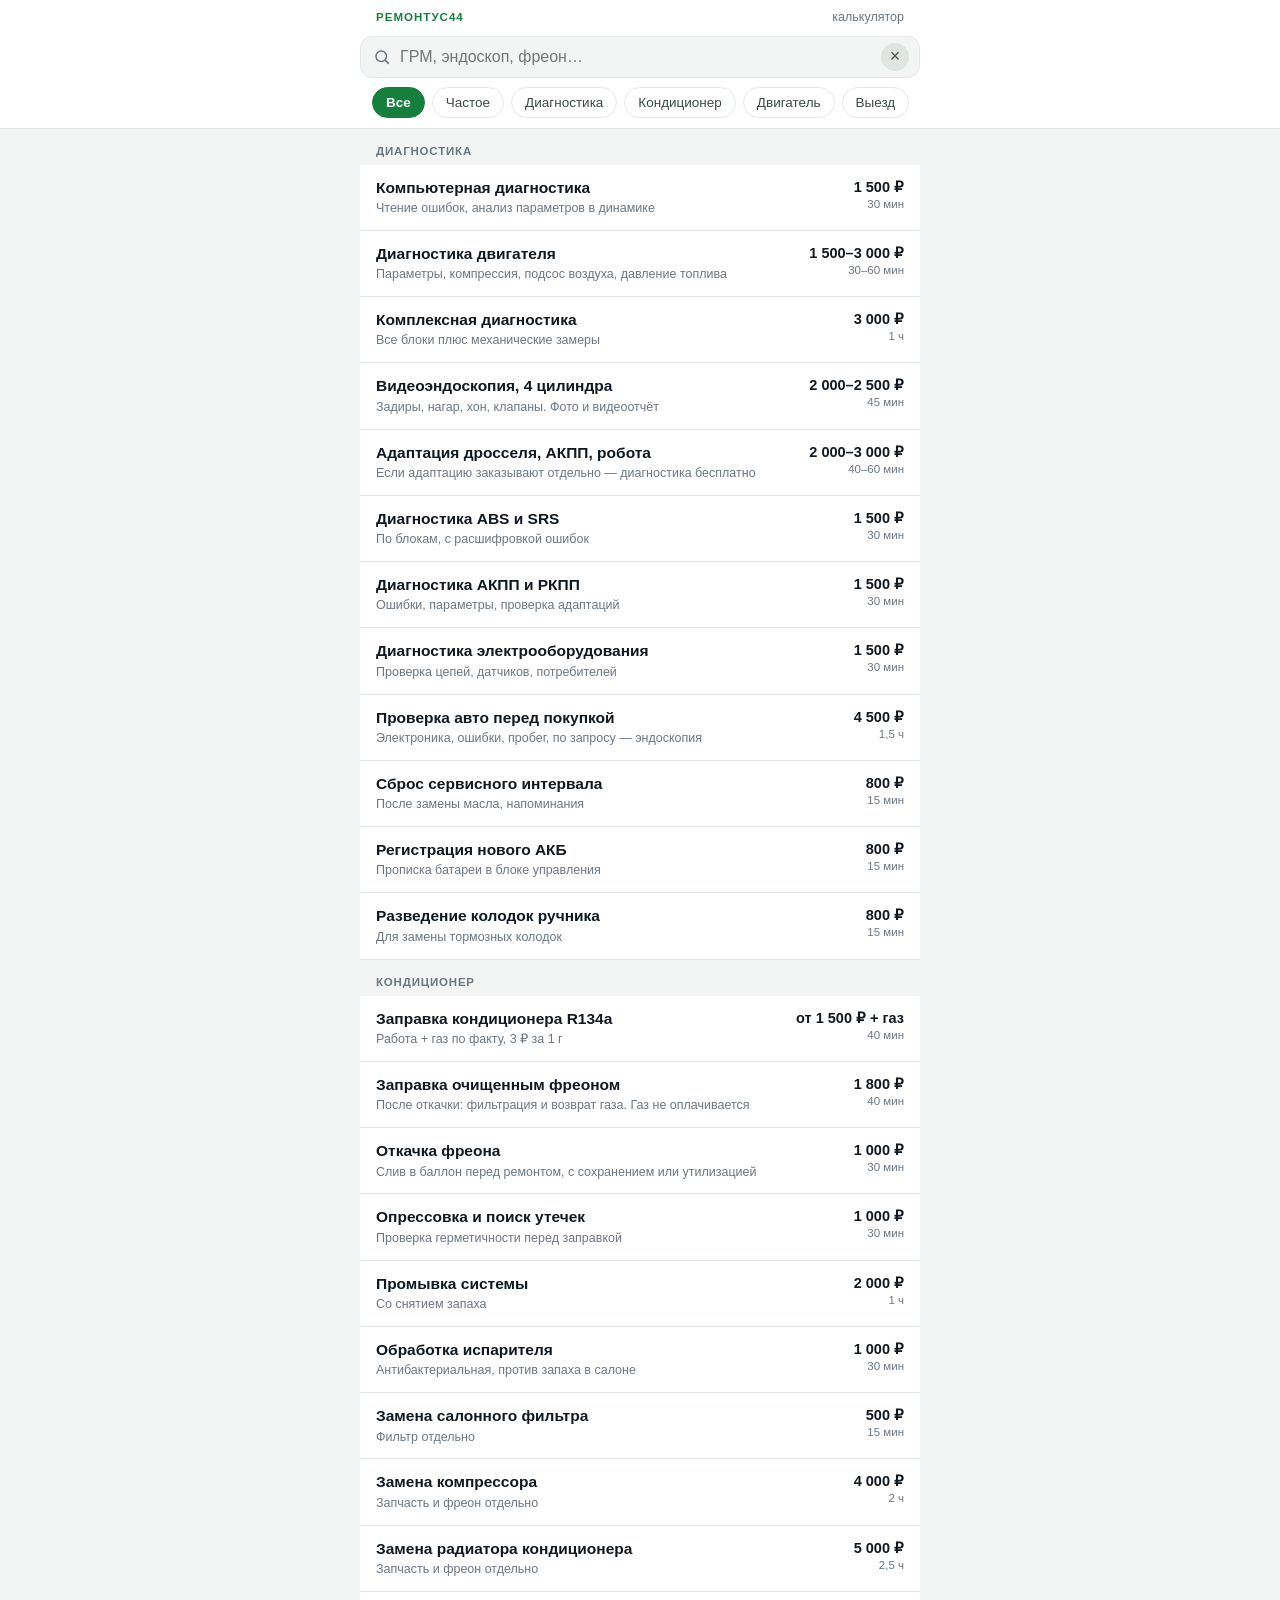
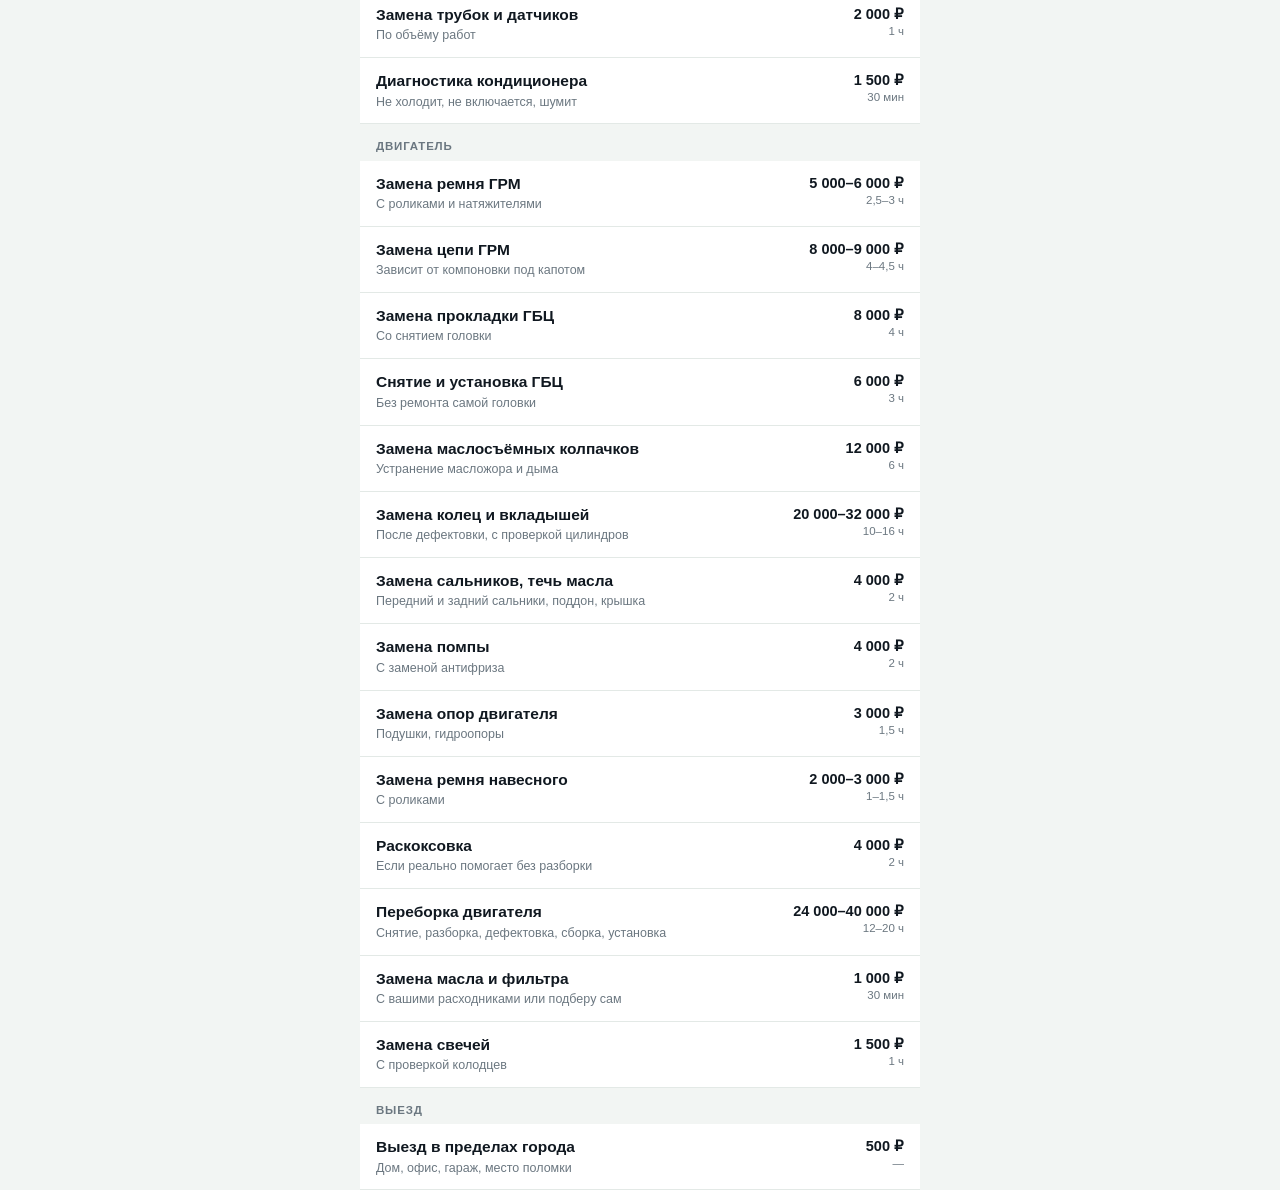
==== calc/index.html @ 67418bf9 "Add files via upload" ====
<!DOCTYPE html>
<html lang="ru">
<head>
<meta charset="utf-8">
<meta name="viewport" content="width=device-width, initial-scale=1, viewport-fit=cover">
<title>Расчёт стоимости — Ремонтус44</title>
<meta name="robots" content="noindex, nofollow">
<meta name="theme-color" content="#15803d">
<meta name="color-scheme" content="light">
<meta name="mobile-web-app-capable" content="yes">
<meta name="apple-mobile-web-app-capable" content="yes">
<meta name="apple-mobile-web-app-status-bar-style" content="default">
<meta name="apple-mobile-web-app-title" content="Расчёт">
<meta name="format-detection" content="telephone=no">
<link rel="manifest" href="manifest.json">
<link rel="icon" href="icon-192.png" sizes="192x192">
<link rel="apple-touch-icon" href="apple-touch-icon.png">
<link rel="stylesheet" href="app.css">
</head>
<body>

<header class="head">
  <div class="head__row">
    <span class="head__brand">Ремонтус44</span>
    <span class="head__title">калькулятор</span>
  </div>

  <div class="search">
    <svg class="search__icon" viewBox="0 0 24 24" aria-hidden="true"><circle cx="11" cy="11" r="7"/><path d="m16.5 16.5 4 4"/></svg>
    <input id="q" type="search" placeholder="ГРМ, эндоскоп, фреон…" enterkeyhint="search" autocomplete="off" autocorrect="off" spellcheck="false" aria-label="Поиск услуги">
    <button class="search__clear" id="clearQ" type="button" hidden aria-label="Очистить">×</button>
  </div>

  <nav class="chips" id="chips" aria-label="Категории"></nav>
</header>

<main class="list" id="list"></main>

<div class="empty" id="empty" hidden>
  <p>Ничего не нашлось.</p>
  <p class="empty__hint">Попробуйте «ГРМ», «эндоскоп», «фреон», «масло».</p>
</div>

<div class="bar" id="bar" hidden>
  <button class="bar__main" id="openSheet" type="button">
    <span class="bar__sum" id="barSum">0 ₽</span>
    <span class="bar__meta" id="barMeta">0 позиций</span>
  </button>
  <button class="iconbtn" id="quickCopy" type="button" aria-label="Скопировать смету">
    <svg viewBox="0 0 24 24" aria-hidden="true"><rect x="9" y="9" width="11" height="11" rx="2"/><path d="M5 15V6a2 2 0 0 1 2-2h9"/></svg>
  </button>
</div>

<div class="sheet" id="sheet" hidden>
  <div class="sheet__backdrop" data-close></div>
  <div class="sheet__panel" role="dialog" aria-modal="true" aria-labelledby="sheetTitle">
    <div class="sheet__handle" aria-hidden="true"></div>
    <div class="sheet__head">
      <h2 id="sheetTitle">Смета</h2>
      <button class="sheet__close" type="button" data-close aria-label="Закрыть">×</button>
    </div>

    <div class="sheet__body" id="sheetBody"></div>

    <div class="sheet__foot">
      <label class="toggle">
        <input type="checkbox" id="noteTgl" checked>
        <span>Дописать «точную сумму скажу после осмотра»</span>
      </label>
      <div class="sheet__totals">
        <div class="totals__row">
          <span class="totals__label">Итого</span>
          <span class="totals__sum" id="sheetSum">0 ₽</span>
        </div>
        <div class="totals__time" id="sheetTime">—</div>
      </div>
      <div class="sheet__actions">
        <button class="btn btn--primary" id="copyBtn" type="button">Копировать</button>
        <button class="btn btn--ghost" id="shareBtn" type="button">Поделиться</button>
        <button class="btn btn--plain" id="clearBtn" type="button">Очистить</button>
      </div>
    </div>
  </div>
</div>

<div class="toast" id="toast" role="status" aria-live="polite"></div>

<script src="app.js"></script>
</body>
</html>
---- calc/app.css ----
/* Ремонтус44 — калькулятор. Мобильный интерфейс, светлая тема, крупные цели. */

:root {
  --green: #15803d;
  --green-dark: #0f5c2c;
  --green-soft: #eaf5ee;
  --ink: #101820;
  --muted: #6b7780;
  --line: #e3e9e6;
  --bg: #f2f5f3;
  --safe-b: env(safe-area-inset-bottom, 0px);
}

* { box-sizing: border-box; }

html, body {
  margin: 0;
  padding: 0;
}

body {
  font-family: -apple-system, BlinkMacSystemFont, "Segoe UI", Roboto, "Helvetica Neue", Arial, sans-serif;
  background: var(--bg);
  color: var(--ink);
  font-size: 16px;
  line-height: 1.4;
  -webkit-font-smoothing: antialiased;
  -webkit-tap-highlight-color: transparent;
  touch-action: manipulation;
  overscroll-behavior-y: contain;
  padding-bottom: calc(88px + var(--safe-b));
}

button, input {
  font-family: inherit;
}

/* ---------- шапка ---------- */

.head {
  position: sticky;
  top: 0;
  z-index: 20;
  background: rgba(255, 255, 255, .97);
  backdrop-filter: blur(10px);
  border-bottom: 1px solid var(--line);
  padding-top: env(safe-area-inset-top, 0px);
}

.head__row {
  display: flex;
  align-items: baseline;
  justify-content: space-between;
  padding: 9px 16px 0;
}

.head__brand {
  font-size: 11.5px;
  font-weight: 700;
  letter-spacing: .09em;
  text-transform: uppercase;
  color: var(--green);
}

.head__title {
  font-size: 12.5px;
  color: var(--muted);
}

.search {
  display: flex;
  align-items: center;
  gap: 9px;
  margin: 9px 12px 0;
  padding: 0 10px 0 12px;
  background: var(--bg);
  border: 1px solid var(--line);
  border-radius: 12px;
  transition: border-color .15s, background .15s, box-shadow .15s;
}

.search:focus-within {
  border-color: var(--green);
  background: #fff;
  box-shadow: 0 0 0 3px rgba(21, 128, 61, .12);
}

.search__icon {
  flex: 0 0 18px;
  width: 18px;
  height: 18px;
  fill: none;
  stroke: var(--muted);
  stroke-width: 2;
  stroke-linecap: round;
}

.search input {
  flex: 1;
  min-width: 0;
  border: 0;
  background: none;
  padding: 11px 0;
  font-size: 16px;
  color: var(--ink);
  outline: none;
  -webkit-appearance: none;
}

.search input::-webkit-search-cancel-button { display: none; }

.search__clear {
  flex: 0 0 auto;
  width: 28px;
  height: 28px;
  border: 0;
  border-radius: 50%;
  background: #dfe6e2;
  color: #48564f;
  font-size: 18px;
  line-height: 1;
  display: flex;
  align-items: center;
  justify-content: center;
  padding: 0 0 2px;
}

.chips {
  display: flex;
  gap: 7px;
  overflow-x: auto;
  padding: 9px 12px 10px;
  scrollbar-width: none;
}

.chips::-webkit-scrollbar { display: none; }

.chip {
  flex: 0 0 auto;
  padding: 7px 13px;
  border: 1px solid var(--line);
  border-radius: 999px;
  background: #fff;
  color: #3c4a44;
  font-size: 13.5px;
  white-space: nowrap;
}

.chip--on {
  background: var(--green);
  border-color: var(--green);
  color: #fff;
  font-weight: 600;
}

/* ---------- список ---------- */

.list { background: #fff; }

.group {
  margin: 0;
  padding: 14px 16px 6px;
  font-size: 11.5px;
  font-weight: 700;
  letter-spacing: .07em;
  text-transform: uppercase;
  color: var(--muted);
  background: var(--bg);
}

.svc {
  display: flex;
  align-items: flex-start;
  gap: 12px;
  width: 100%;
  padding: 13px 16px;
  background: #fff;
  border: 0;
  border-bottom: 1px solid var(--line);
  color: inherit;
  text-align: left;
  cursor: pointer;
  transition: background .12s;
}

.svc:active { background: #e8f3ec; }

.svc--on {
  background: var(--green-soft);
  box-shadow: inset 3px 0 0 var(--green);
}

.svc__text {
  flex: 1;
  min-width: 0;
  display: flex;
  flex-direction: column;
  gap: 3px;
}

.svc__name {
  font-size: 15.5px;
  font-weight: 600;
  line-height: 1.25;
}

.svc__note {
  font-size: 12.5px;
  color: var(--muted);
  line-height: 1.35;
}

.svc__side {
  flex: 0 0 auto;
  display: flex;
  flex-direction: column;
  align-items: flex-end;
  gap: 3px;
  text-align: right;
  padding-top: 1px;
}

.svc__price {
  font-size: 14.5px;
  font-weight: 700;
  white-space: nowrap;
  font-variant-numeric: tabular-nums;
}

.svc__time {
  font-size: 11.5px;
  color: var(--muted);
  white-space: nowrap;
}

.empty {
  padding: 48px 24px;
  text-align: center;
  color: var(--muted);
}

.empty p { margin: 0 0 6px; }

.empty__hint { font-size: 13.5px; }

/* ---------- нижняя панель ---------- */

.bar {
  position: fixed;
  left: 0;
  right: 0;
  bottom: 0;
  z-index: 30;
  display: flex;
  gap: 8px;
  padding: 10px 12px calc(10px + var(--safe-b));
  background: #fff;
  border-top: 1px solid var(--line);
  box-shadow: 0 -10px 30px rgba(9, 20, 14, .07);
}

.bar[hidden] { display: none; }

.bar__main {
  flex: 1;
  min-width: 0;
  display: flex;
  flex-direction: column;
  align-items: flex-start;
  gap: 1px;
  padding: 9px 16px 10px;
  border: 0;
  border-radius: 14px;
  background: var(--green);
  color: #fff;
  text-align: left;
}

.bar__main:active { background: var(--green-dark); }

.bar__sum {
  font-size: 19px;
  font-weight: 700;
  line-height: 1.15;
  font-variant-numeric: tabular-nums;
  max-width: 100%;
  overflow: hidden;
  text-overflow: ellipsis;
  white-space: nowrap;
}

.bar__meta {
  font-size: 11.5px;
  opacity: .85;
}

.iconbtn {
  flex: 0 0 56px;
  width: 56px;
  border: 1px solid var(--line);
  border-radius: 14px;
  background: #fff;
  color: var(--green);
  display: flex;
  align-items: center;
  justify-content: center;
}

.iconbtn:active { background: var(--green-soft); }

.iconbtn svg {
  width: 22px;
  height: 22px;
  fill: none;
  stroke: currentColor;
  stroke-width: 2;
  stroke-linecap: round;
  stroke-linejoin: round;
}

/* ---------- шторка со сметой ---------- */

.sheet {
  position: fixed;
  inset: 0;
  z-index: 50;
  display: flex;
  align-items: flex-end;
  justify-content: center;
}

.sheet[hidden] { display: none; }

.sheet__backdrop {
  position: absolute;
  inset: 0;
  background: rgba(8, 15, 11, .45);
  opacity: 0;
  transition: opacity .2s;
}

.sheet.is-open .sheet__backdrop { opacity: 1; }

.sheet__panel {
  position: relative;
  width: 100%;
  max-width: 520px;
  max-height: 92vh;
  max-height: 92dvh;
  display: flex;
  flex-direction: column;
  background: #fff;
  border-radius: 20px 20px 0 0;
  transform: translateY(102%);
  transition: transform .24s cubic-bezier(.32, .72, 0, 1);
  padding-bottom: var(--safe-b);
}

.sheet.is-open .sheet__panel { transform: translateY(0); }

.sheet__handle {
  width: 38px;
  height: 4px;
  margin: 8px auto 0;
  border-radius: 2px;
  background: #d7dfda;
}

.sheet__head {
  display: flex;
  align-items: center;
  justify-content: space-between;
  padding: 6px 16px 10px;
}

.sheet__head h2 {
  margin: 0;
  font-size: 18px;
}

.sheet__close {
  width: 36px;
  height: 36px;
  border: 0;
  border-radius: 50%;
  background: var(--bg);
  color: #4c5a53;
  font-size: 21px;
  line-height: 1;
  display: flex;
  align-items: center;
  justify-content: center;
  padding: 0 0 2px;
}

.sheet__body {
  flex: 1;
  overflow-y: auto;
  -webkit-overflow-scrolling: touch;
  border-top: 1px solid var(--line);
}

/* строки сметы */

.item {
  display: flex;
  align-items: center;
  gap: 10px;
  padding: 11px 16px;
  border-bottom: 1px solid var(--line);
}

.item__text { flex: 1; min-width: 0; }

.item__name {
  font-size: 14.5px;
  font-weight: 600;
  line-height: 1.25;
}

.item__sum {
  margin-top: 2px;
  font-size: 12.5px;
  color: var(--muted);
  font-variant-numeric: tabular-nums;
}

.step {
  display: flex;
  align-items: center;
  border: 1px solid var(--line);
  border-radius: 10px;
  overflow: hidden;
  background: #fff;
}

.step button {
  width: 36px;
  height: 34px;
  border: 0;
  background: none;
  color: var(--green);
  font-size: 17px;
  line-height: 1;
  display: flex;
  align-items: center;
  justify-content: center;
}

.step button:active { background: var(--green-soft); }

.step span {
  min-width: 24px;
  text-align: center;
  font-size: 13.5px;
  font-weight: 600;
  font-variant-numeric: tabular-nums;
}

.item__del {
  flex: 0 0 auto;
  width: 34px;
  height: 34px;
  border: 0;
  background: none;
  color: #a2aea8;
  font-size: 20px;
  line-height: 1;
  display: flex;
  align-items: center;
  justify-content: center;
  padding: 0 0 2px;
}

.grams {
  display: flex;
  align-items: center;
  gap: 0;
  margin-top: 8px;
  border: 1px solid var(--line);
  border-radius: 10px;
  overflow: hidden;
  width: max-content;
}

.grams button {
  height: 32px;
  padding: 0 10px;
  border: 0;
  background: #fff;
  color: var(--green);
  font-size: 12.5px;
  font-weight: 600;
}

.grams button:active { background: var(--green-soft); }

.grams b {
  padding: 0 8px;
  font-size: 13px;
  font-variant-numeric: tabular-nums;
}

/* своя строка */

.addown {
  display: block;
  width: calc(100% - 32px);
  margin: 12px 16px;
  padding: 11px;
  border: 1px dashed #c3d2ca;
  border-radius: 12px;
  background: #fbfdfc;
  color: var(--green);
  font-size: 14px;
  font-weight: 600;
}

.addown:active { background: var(--green-soft); }

.ownform {
  display: grid;
  grid-template-columns: 1fr 100px;
  gap: 8px;
  padding: 0 16px 14px;
}

.ownform[hidden] { display: none; }

.ownform input {
  min-width: 0;
  padding: 10px 12px;
  border: 1px solid var(--line);
  border-radius: 10px;
  font-size: 15px;
  background: #fff;
  outline: none;
}

.ownform input:focus {
  border-color: var(--green);
  box-shadow: 0 0 0 3px rgba(21, 128, 61, .12);
}

.ownform button {
  grid-column: 1 / -1;
  padding: 11px;
  border: 0;
  border-radius: 10px;
  background: var(--green);
  color: #fff;
  font-size: 14.5px;
  font-weight: 600;
}

/* итоги и кнопки */

.sheet__foot {
  border-top: 1px solid var(--line);
  background: #fff;
  border-radius: 0 0 0 0;
}

.toggle {
  display: flex;
  align-items: flex-start;
  gap: 9px;
  padding: 11px 16px 0;
  font-size: 12.5px;
  line-height: 1.35;
  color: var(--muted);
}

.toggle input {
  width: 18px;
  height: 18px;
  margin: 0;
  accent-color: var(--green);
  flex: 0 0 auto;
}

.sheet__totals {
  padding: 8px 16px 4px;
}

.totals__row {
  display: flex;
  align-items: baseline;
  justify-content: space-between;
  gap: 12px;
}

.totals__label {
  font-size: 12px;
  text-transform: uppercase;
  letter-spacing: .06em;
  color: var(--muted);
  font-weight: 700;
}

.totals__time {
  margin-top: 3px;
  font-size: 12.5px;
  color: var(--muted);
}

.totals__sum {
  font-size: clamp(21px, 6.4vw, 27px);
  font-weight: 700;
  line-height: 1.1;
  font-variant-numeric: tabular-nums;
  text-align: right;
  white-space: nowrap;
}

.sheet__actions {
  display: grid;
  grid-template-columns: 1fr 1fr;
  gap: 8px;
  padding: 10px 16px 14px;
}

.btn {
  padding: 12px;
  border-radius: 12px;
  border: 1px solid transparent;
  font-size: 14.5px;
  font-weight: 600;
  text-align: center;
}

.btn--primary {
  grid-column: 1 / -1;
  background: var(--green);
  color: #fff;
  border-color: var(--green);
}

.btn--primary:active { background: var(--green-dark); }

.btn--ghost {
  background: #fff;
  border-color: var(--line);
  color: var(--ink);
}

.btn--ghost:active { background: var(--bg); }

.btn--plain {
  background: #fff;
  border-color: var(--line);
  color: #b23b3b;
}

.btn--plain:active { background: #fdf1f1; }

/* ---------- тост ---------- */

.toast {
  position: fixed;
  left: 50%;
  bottom: calc(100px + var(--safe-b));
  z-index: 60;
  transform: translateX(-50%) translateY(10px);
  max-width: calc(100vw - 40px);
  padding: 10px 16px;
  border-radius: 999px;
  background: #101820;
  color: #fff;
  font-size: 13.5px;
  text-align: center;
  opacity: 0;
  pointer-events: none;
  transition: opacity .18s, transform .18s;
}

.toast.is-on {
  opacity: 1;
  transform: translateX(-50%) translateY(0);
}

/* ---------- планшет ---------- */

@media (min-width: 560px) {
  body { padding-bottom: 0; }

  .head__row,
  .search,
  .chips,
  .list,
  .empty { max-width: 560px; margin-left: auto; margin-right: auto; }

  .head { border-radius: 0; }

  .bar {
    max-width: 560px;
    margin: 0 auto;
    border: 1px solid var(--line);
    border-bottom: 0;
    border-radius: 18px 18px 0 0;
    padding-bottom: 12px;
  }

  .sheet__panel { border-radius: 20px 20px 0 0; }
}

@media (prefers-reduced-motion: reduce) {
  .sheet__panel,
  .sheet__backdrop,
  .toast { transition: none; }
}
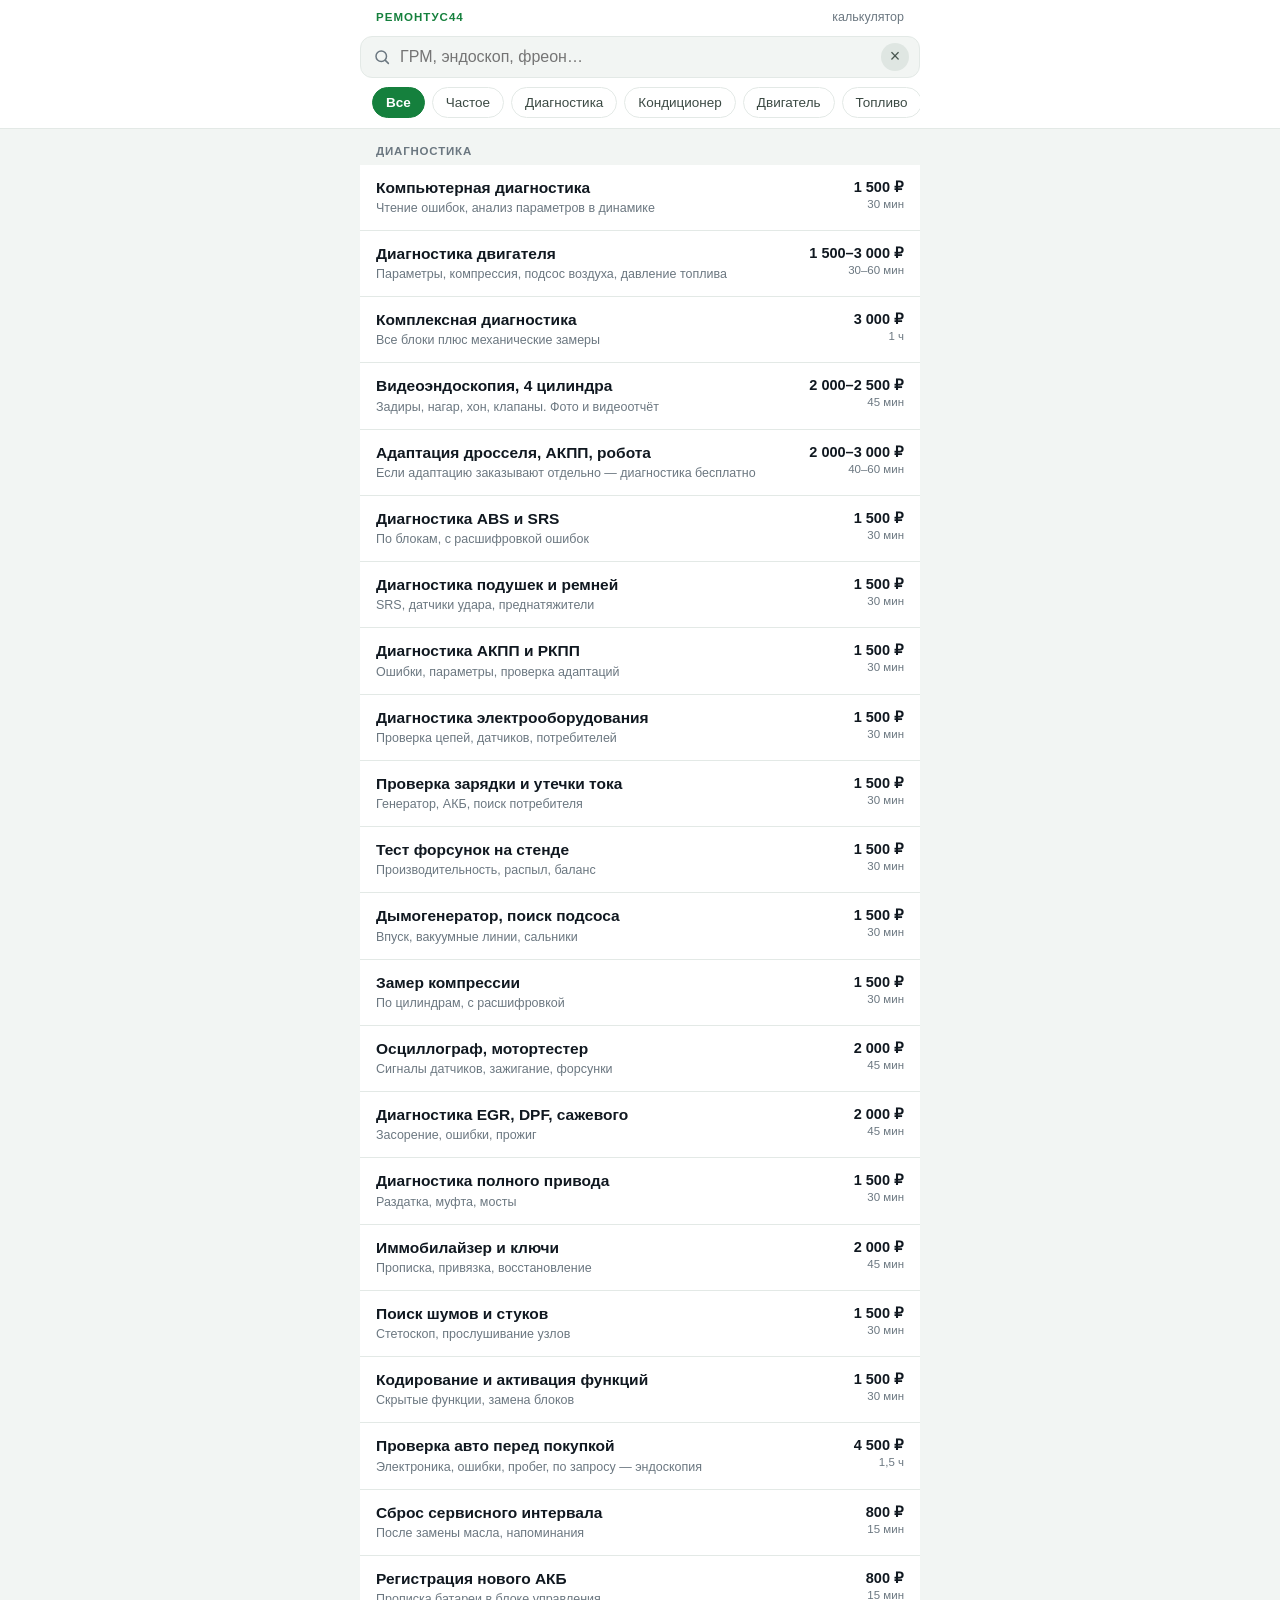
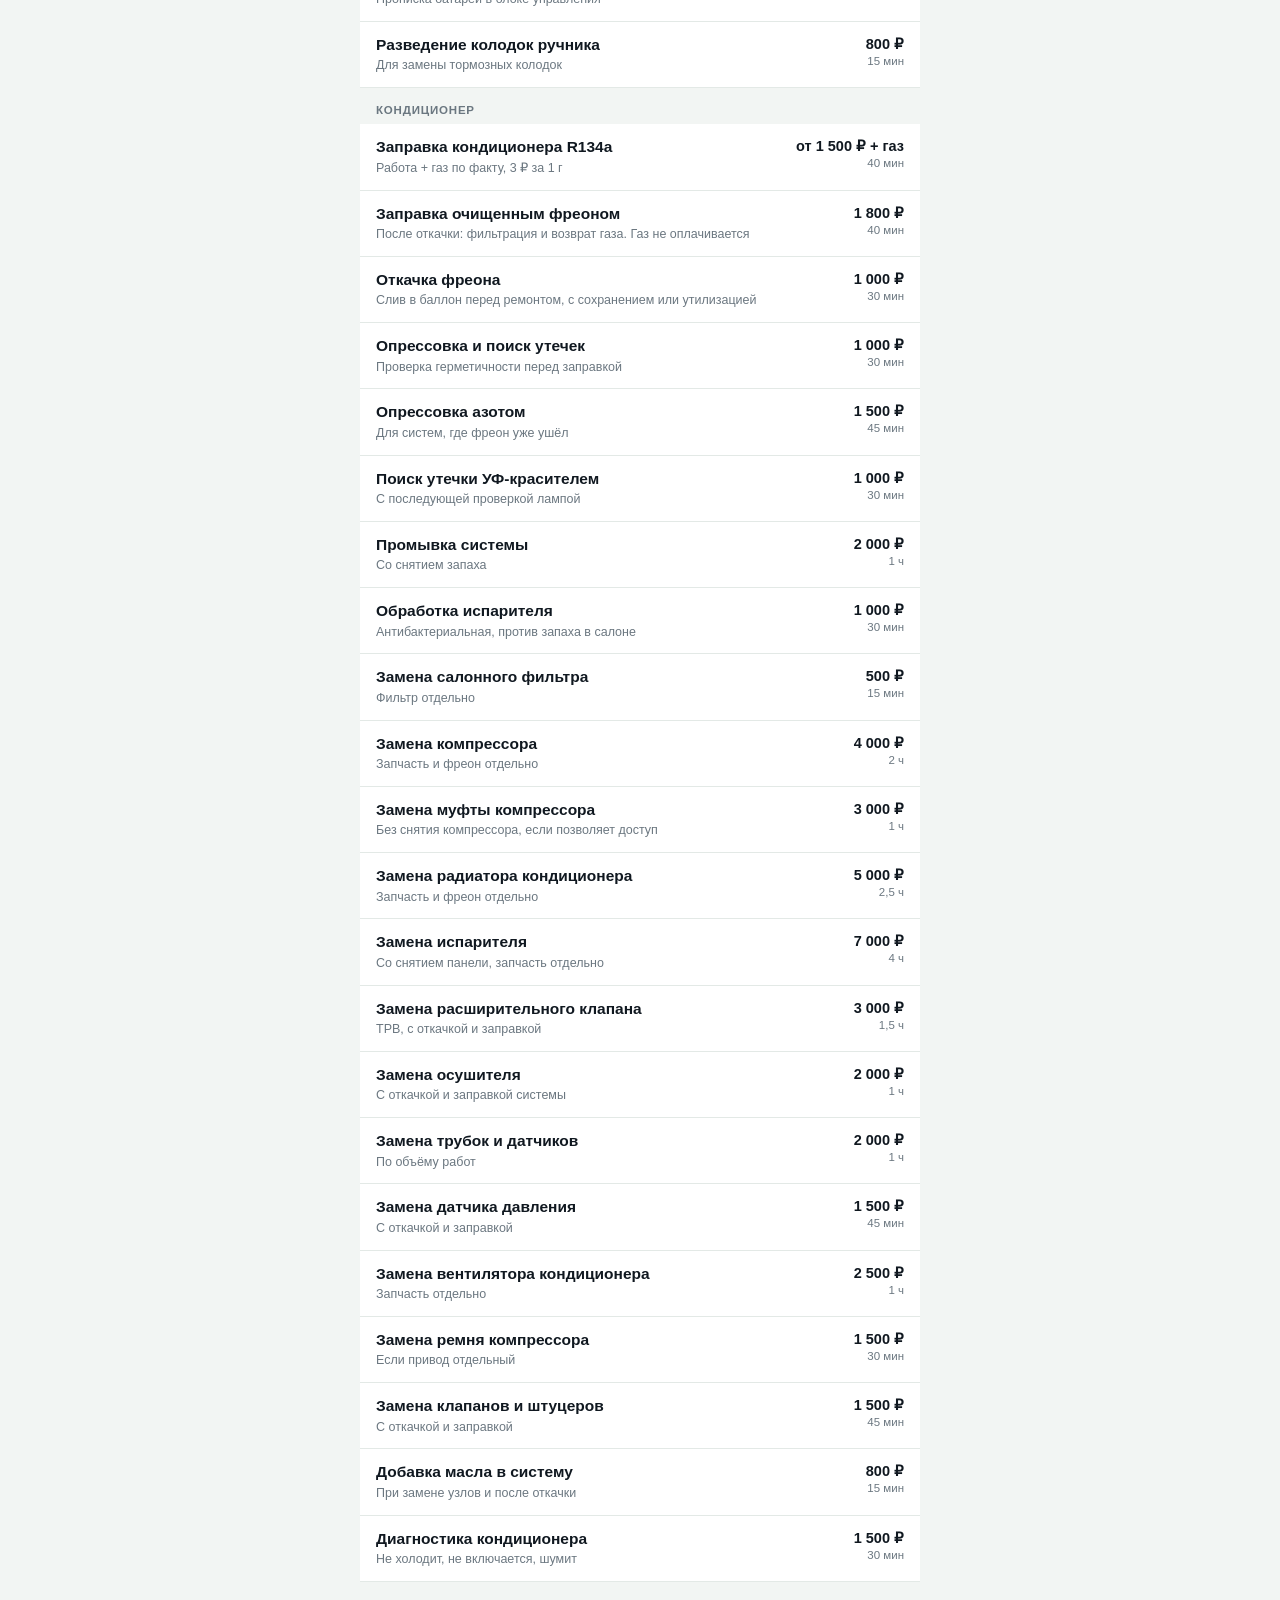
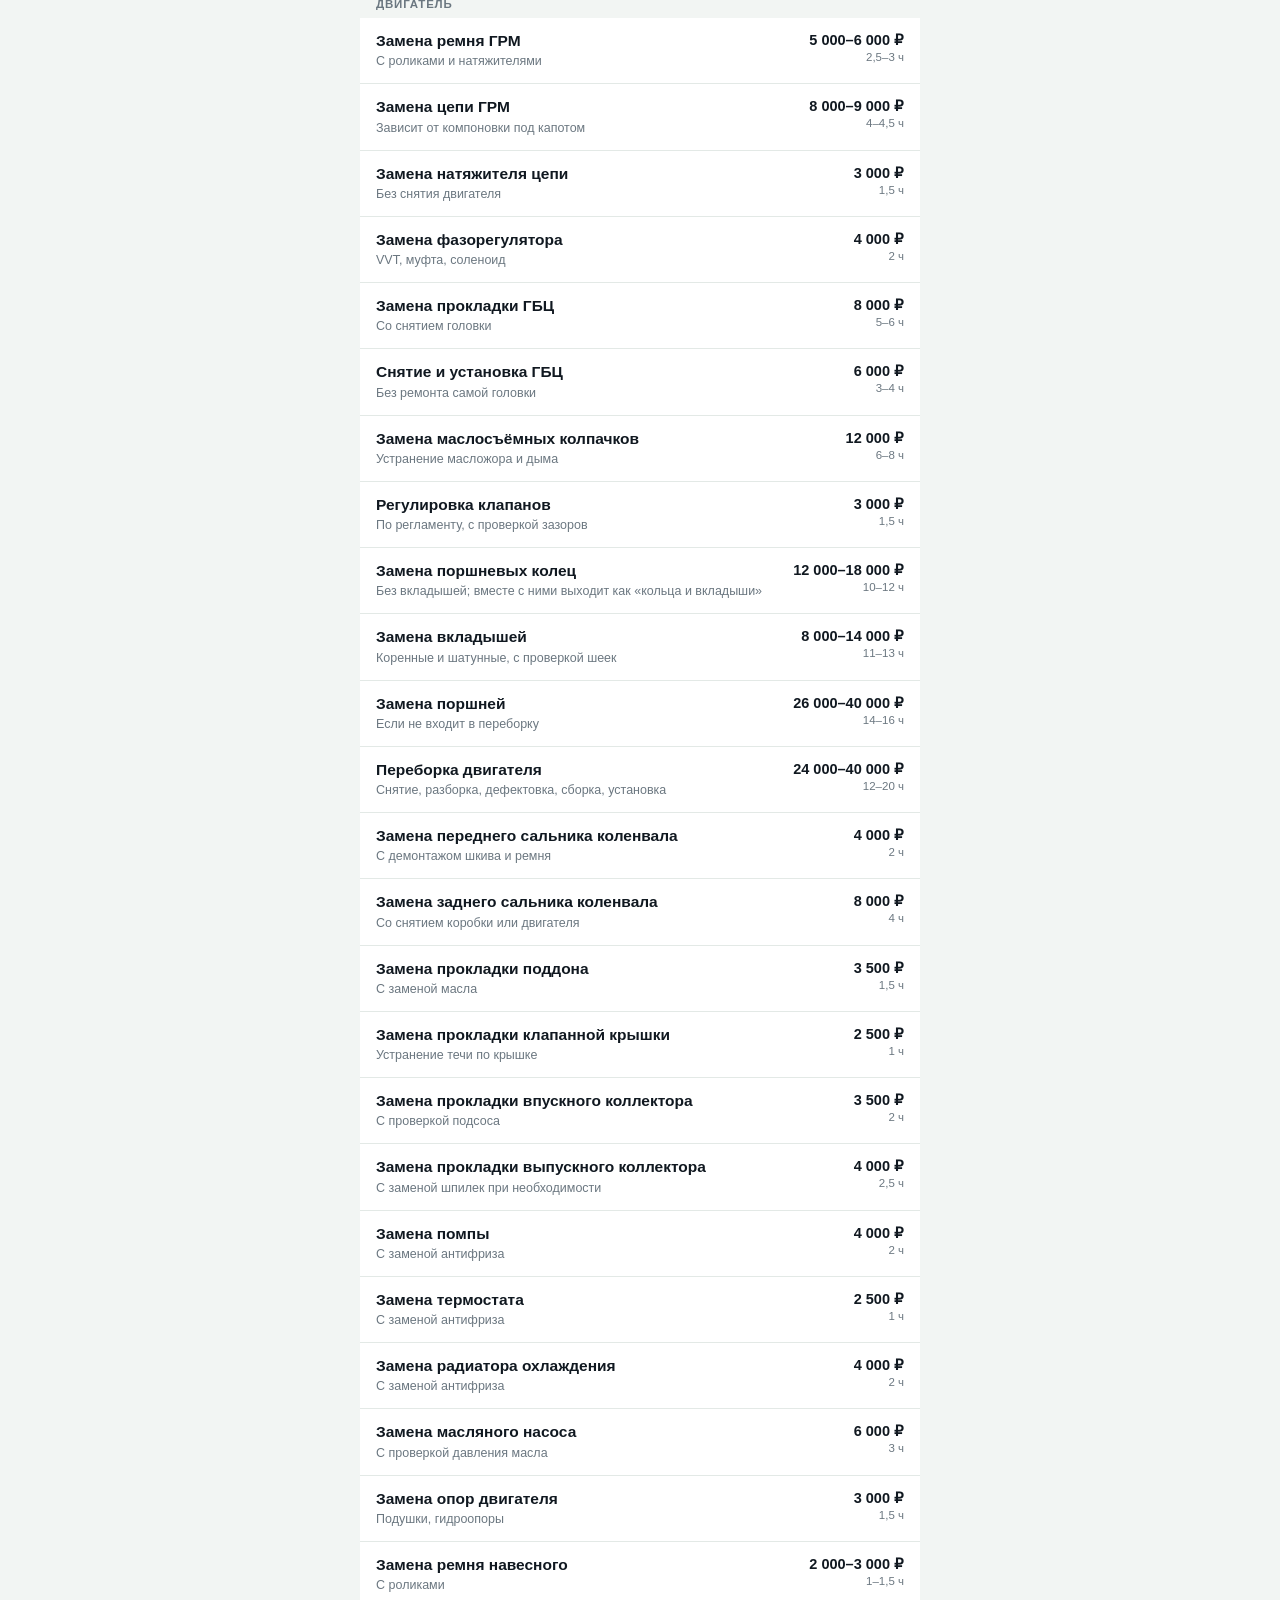
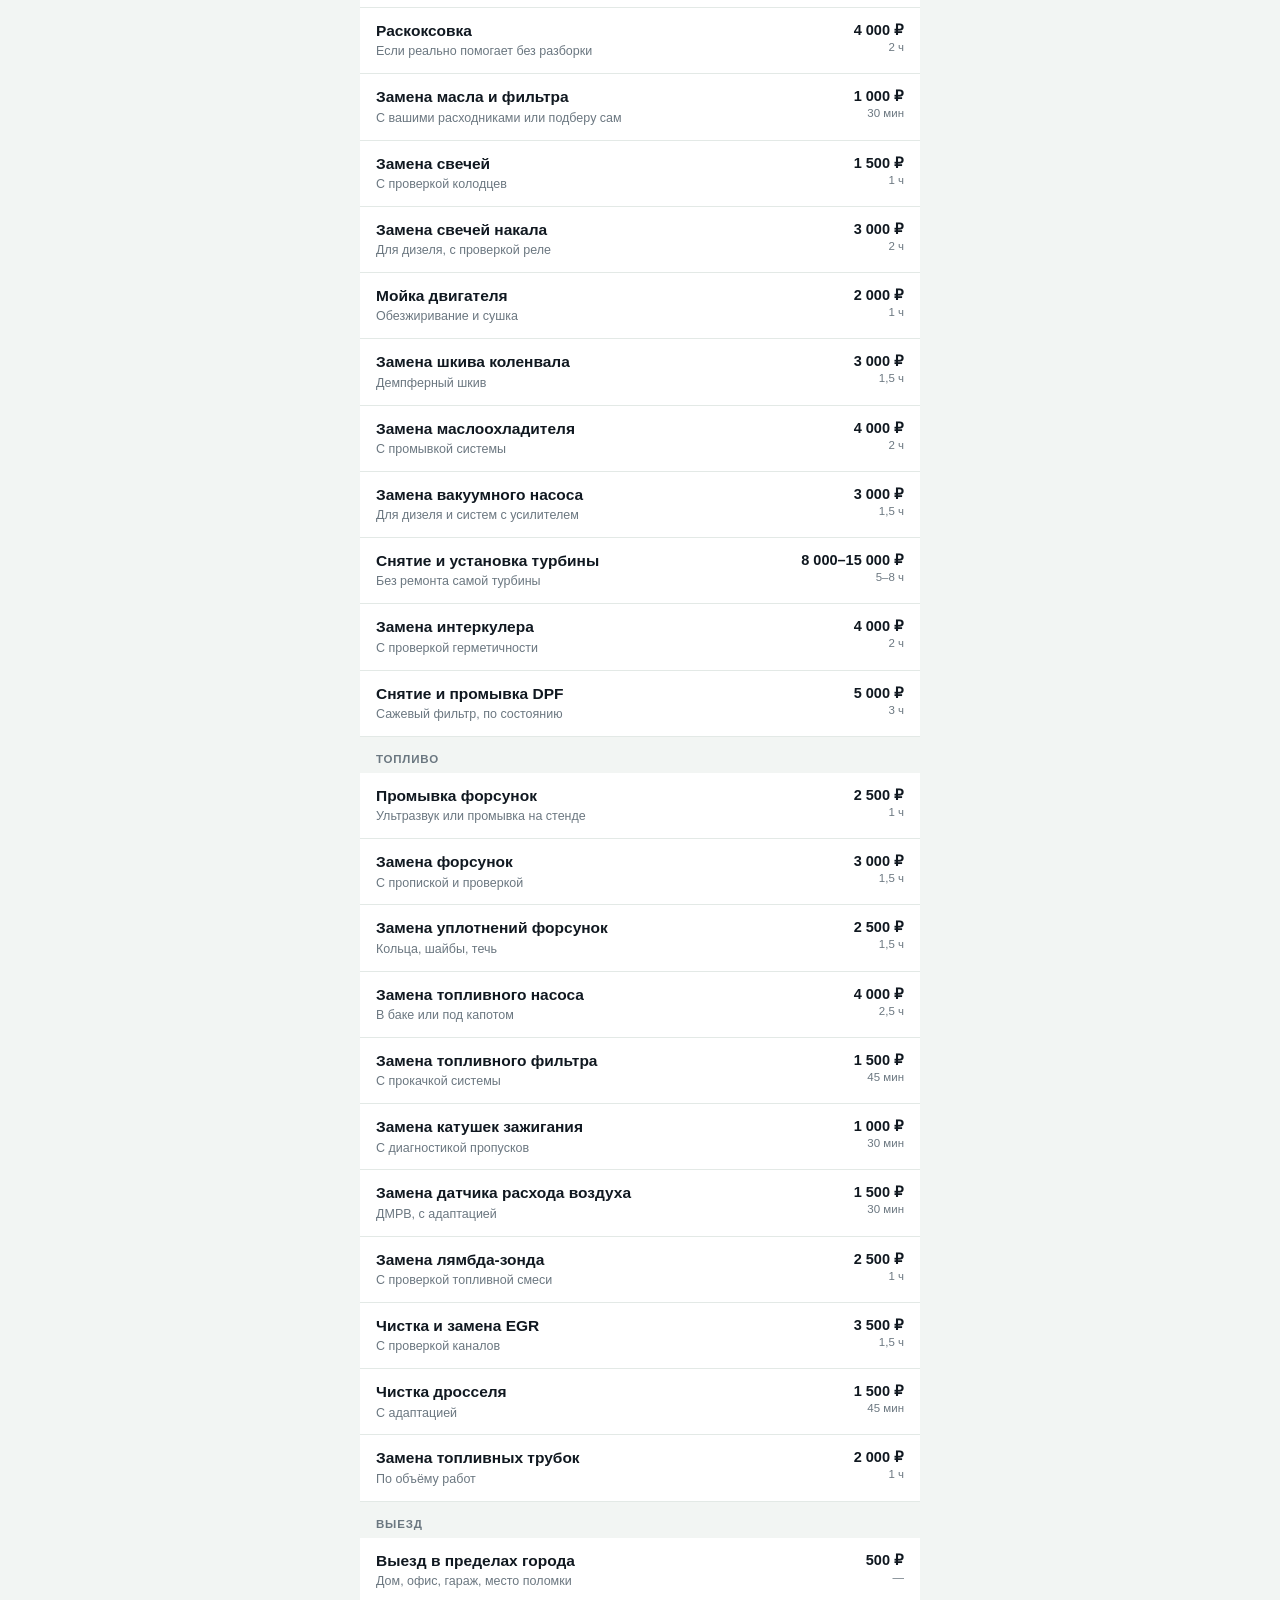
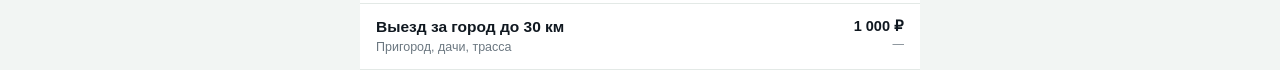
==== commit 824936fb: "Add files via upload" ====
--- a/calc/index.html
+++ b/calc/index.html
@@ -83,8 +83,23 @@
   </div>
 </div>
 
+<div class="sheet sheet--guide" id="guideSheet" hidden>
+  <div class="sheet__backdrop" data-gclose></div>
+  <div class="sheet__panel" role="dialog" aria-modal="true" aria-labelledby="guideTitle">
+    <div class="sheet__handle" aria-hidden="true"></div>
+    <div class="sheet__head">
+      <h2 id="guideTitle">Как выполнить</h2>
+      <button class="sheet__close" type="button" data-gclose aria-label="Закрыть">×</button>
+    </div>
+    <div class="sheet__body guide" id="guideBody"></div>
+  </div>
+</div>
+
 <div class="toast" id="toast" role="status" aria-live="polite"></div>
 
+<script src="data/cars.js"></script>
+<script src="data/labor.js"></script>
+<script src="data/guides.js"></script>
 <script src="app.js"></script>
 </body>
 </html>
--- a/calc/app.css
+++ b/calc/app.css
@@ -679,6 +679,375 @@
   transform: translateX(-50%) translateY(0);
 }
 
+/* ---------- подбор автомобиля ---------- */
+
+.garage {
+  margin: 12px 12px 2px;
+  padding: 14px;
+  background: #fff;
+  border: 1px solid var(--line);
+  border-radius: 16px;
+  box-shadow: 0 1px 0 rgba(9, 20, 14, .03);
+}
+
+.garage__head {
+  display: flex;
+  align-items: flex-start;
+  justify-content: space-between;
+  gap: 12px;
+}
+
+.garage__title {
+  font-size: 15px;
+  font-weight: 700;
+  line-height: 1.25;
+}
+
+.garage__sub {
+  margin-top: 2px;
+  font-size: 12px;
+  color: var(--muted);
+}
+
+.garage__reset {
+  flex: 0 0 auto;
+  padding: 4px 0;
+  border: 0;
+  background: none;
+  color: var(--green);
+  font-size: 12.5px;
+  font-weight: 600;
+}
+
+.garage__reset:active { opacity: .6; }
+
+.garage__grid {
+  display: grid;
+  grid-template-columns: 1fr 1fr;
+  gap: 9px;
+  margin-top: 12px;
+}
+
+.gfield {
+  display: flex;
+  flex-direction: column;
+  gap: 4px;
+  min-width: 0;
+}
+
+.gfield > span {
+  font-size: 10.5px;
+  font-weight: 700;
+  letter-spacing: .06em;
+  text-transform: uppercase;
+  color: var(--muted);
+}
+
+.gfield select {
+  width: 100%;
+  min-width: 0;
+  padding: 9px 26px 9px 10px;
+  border: 1px solid var(--line);
+  border-radius: 10px;
+  background-color: #fff;
+  background-image: url("data:image/svg+xml;utf8,<svg xmlns='http://www.w3.org/2000/svg' viewBox='0 0 12 8'><path d='M1 1l5 5 5-5' fill='none' stroke='%236b7780' stroke-width='1.6' stroke-linecap='round' stroke-linejoin='round'/></svg>");
+  background-repeat: no-repeat;
+  background-position: right 9px center;
+  background-size: 11px auto;
+  color: var(--ink);
+  font-size: 14px;
+  line-height: 1.2;
+  outline: none;
+  -webkit-appearance: none;
+  appearance: none;
+  text-overflow: ellipsis;
+}
+
+.gfield select:focus {
+  border-color: var(--green);
+  box-shadow: 0 0 0 3px rgba(21, 128, 61, .12);
+}
+
+.gfield select:disabled {
+  color: #9aa6a0;
+  background-color: #f7f9f8;
+  opacity: 1;
+}
+
+.garage__hint {
+  margin: 10px 0 0;
+  font-size: 12px;
+  line-height: 1.4;
+  color: var(--muted);
+}
+
+.garage__car {
+  display: flex;
+  align-items: center;
+  justify-content: space-between;
+  gap: 10px;
+  margin-top: 12px;
+  padding: 10px 12px;
+  background: var(--green-soft);
+  border-radius: 12px;
+}
+
+.garage__car-text {
+  min-width: 0;
+  display: flex;
+  flex-direction: column;
+  gap: 1px;
+}
+
+.garage__car-text b {
+  font-size: 13.5px;
+  line-height: 1.25;
+}
+
+.garage__car-text span {
+  font-size: 11.5px;
+  color: #3f5c4b;
+  line-height: 1.3;
+}
+
+.garage__count {
+  flex: 0 0 auto;
+  padding: 4px 8px;
+  border-radius: 999px;
+  background: #fff;
+  color: var(--green);
+  font-size: 11px;
+  font-weight: 700;
+  white-space: nowrap;
+}
+
+.garage__meta {
+  margin: 8px 0 0;
+  font-size: 11px;
+  line-height: 1.4;
+  color: var(--muted);
+}
+
+.svc__time--norm {
+  color: var(--green);
+  font-weight: 700;
+}
+
+.svc__time--na {
+  color: #9aa6a0;
+}
+
+.svc--na {
+  opacity: .55;
+  cursor: default;
+}
+
+.svc--na:active { background: #fff; }
+
+/* строка услуги + кнопка «как выполнить» */
+
+.svc-row {
+  display: flex;
+  align-items: stretch;
+  border-bottom: 1px solid var(--line);
+  background: #fff;
+}
+
+.svc-row .svc {
+  flex: 1;
+  min-width: 0;
+  border-bottom: 0;
+}
+
+.svc-row--on { background: var(--green-soft); }
+
+.svc__how {
+  flex: 0 0 auto;
+  width: 46px;
+  margin: 0;
+  padding: 0;
+  border: 0;
+  border-left: 1px solid var(--line);
+  background: #f6faf7;
+  color: var(--green);
+  font-size: 18px;
+  font-weight: 700;
+  line-height: 1;
+  cursor: pointer;
+  display: flex;
+  align-items: center;
+  justify-content: center;
+}
+
+.svc__how:active { background: #e2f0e7; }
+
+.item__car {
+  margin-top: 3px;
+  font-size: 11.5px;
+  line-height: 1.3;
+  color: var(--green);
+}
+
+/* ---------- инструкция ---------- */
+
+.guide {
+  padding: 0 16px 28px;
+}
+
+.guide__hero {
+  padding: 14px 0 10px;
+}
+
+.guide__car {
+  font-size: 12px;
+  line-height: 1.35;
+  color: var(--muted);
+}
+
+.guide__hero h3 {
+  margin: 4px 0 4px;
+  font-size: 19px;
+  line-height: 1.25;
+}
+
+.guide__meta {
+  font-size: 12px;
+  color: var(--green);
+  font-weight: 600;
+}
+
+.guide__art { margin: 6px 0 12px; }
+
+.guide-art-svg {
+  display: block;
+  width: 100%;
+  height: auto;
+  border: 1px solid var(--line);
+  border-radius: 14px;
+  background: #f4f8f5;
+}
+
+.guide__art--seq { margin-top: 4px; }
+
+.guide__engine-note {
+  margin: 0 0 12px;
+  padding: 10px 12px;
+  border-left: 3px solid var(--green);
+  background: var(--green-soft);
+  border-radius: 0 10px 10px 0;
+  font-size: 13px;
+  line-height: 1.45;
+}
+
+.guide h4 {
+  margin: 16px 0 8px;
+  font-size: 13px;
+  letter-spacing: .04em;
+  text-transform: uppercase;
+  color: var(--muted);
+}
+
+.guide__tools {
+  display: flex;
+  flex-wrap: wrap;
+  gap: 6px;
+}
+
+.guide__tool {
+  padding: 5px 10px;
+  border-radius: 999px;
+  background: var(--bg);
+  border: 1px solid var(--line);
+  font-size: 12px;
+  line-height: 1.2;
+}
+
+.guide__steps {
+  margin: 0;
+  padding: 0;
+  list-style: none;
+  counter-reset: gstep;
+}
+
+.guide__steps li {
+  position: relative;
+  counter-increment: gstep;
+  padding: 0 0 12px 34px;
+  font-size: 13.5px;
+  line-height: 1.5;
+}
+
+.guide__steps li::before {
+  content: counter(gstep);
+  position: absolute;
+  left: 0;
+  top: -1px;
+  width: 23px;
+  height: 23px;
+  border-radius: 50%;
+  background: var(--green);
+  color: #fff;
+  font-size: 12px;
+  font-weight: 700;
+  display: flex;
+  align-items: center;
+  justify-content: center;
+}
+
+.guide__table {
+  width: 100%;
+  border-collapse: collapse;
+  font-size: 12.5px;
+}
+
+.guide__table th {
+  text-align: left;
+  font-size: 11px;
+  text-transform: uppercase;
+  letter-spacing: .04em;
+  color: var(--muted);
+  padding: 6px 8px 6px 0;
+  border-bottom: 1px solid var(--line);
+}
+
+.guide__table td {
+  padding: 8px 8px 8px 0;
+  border-bottom: 1px solid var(--line);
+  vertical-align: top;
+  line-height: 1.35;
+}
+
+.guide__table td:nth-child(2) {
+  white-space: nowrap;
+  font-weight: 600;
+}
+
+.guide__critical { color: #b45309; }
+
+.guide__warn {
+  margin: 14px 0 0;
+  padding: 11px 12px;
+  border-radius: 12px;
+  background: #fdf3e7;
+  border: 1px solid #f0d9bf;
+  color: #7c4a10;
+  font-size: 12.5px;
+  line-height: 1.45;
+}
+
+.guide__plain {
+  margin: 0;
+  font-size: 13px;
+  color: var(--muted);
+}
+
+.guide__src {
+  margin: 16px 0 0;
+  font-size: 11px;
+  line-height: 1.45;
+  color: var(--muted);
+}
+
 /* ---------- планшет ---------- */
 
 @media (min-width: 560px) {
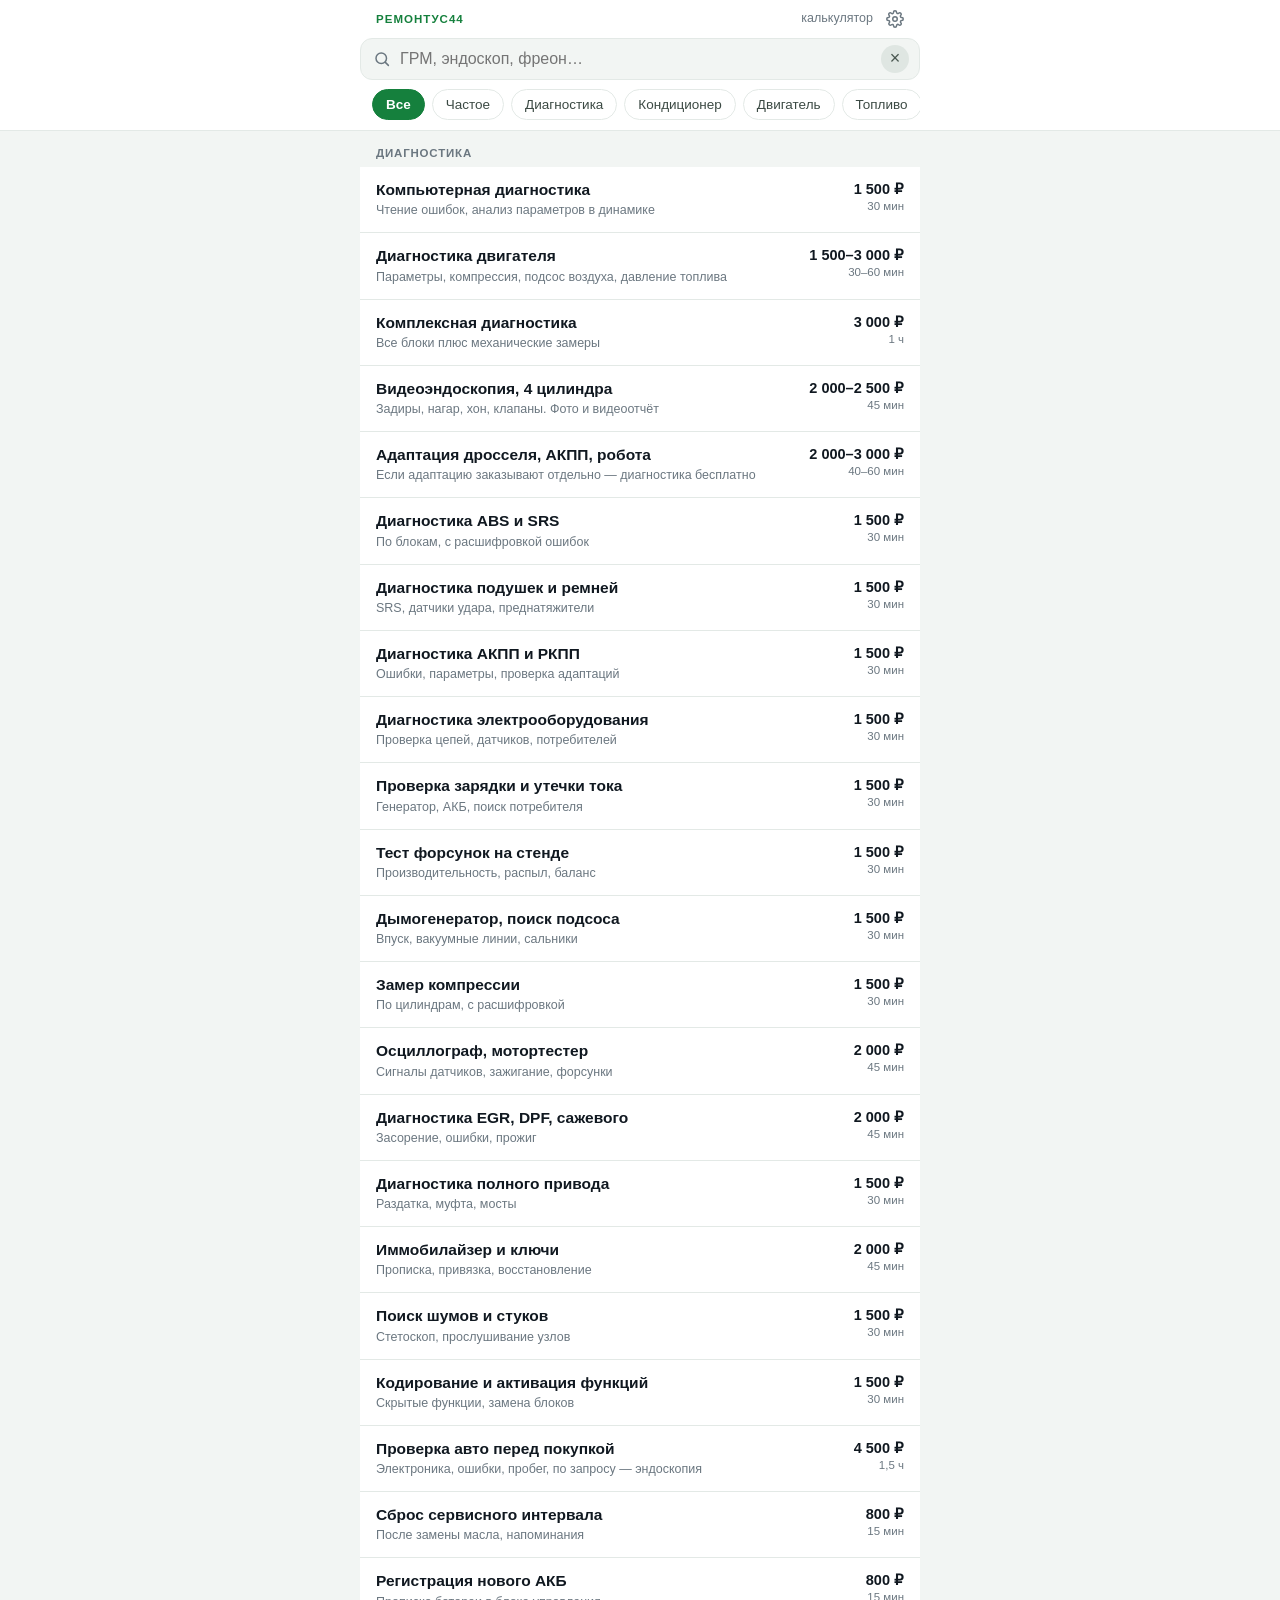
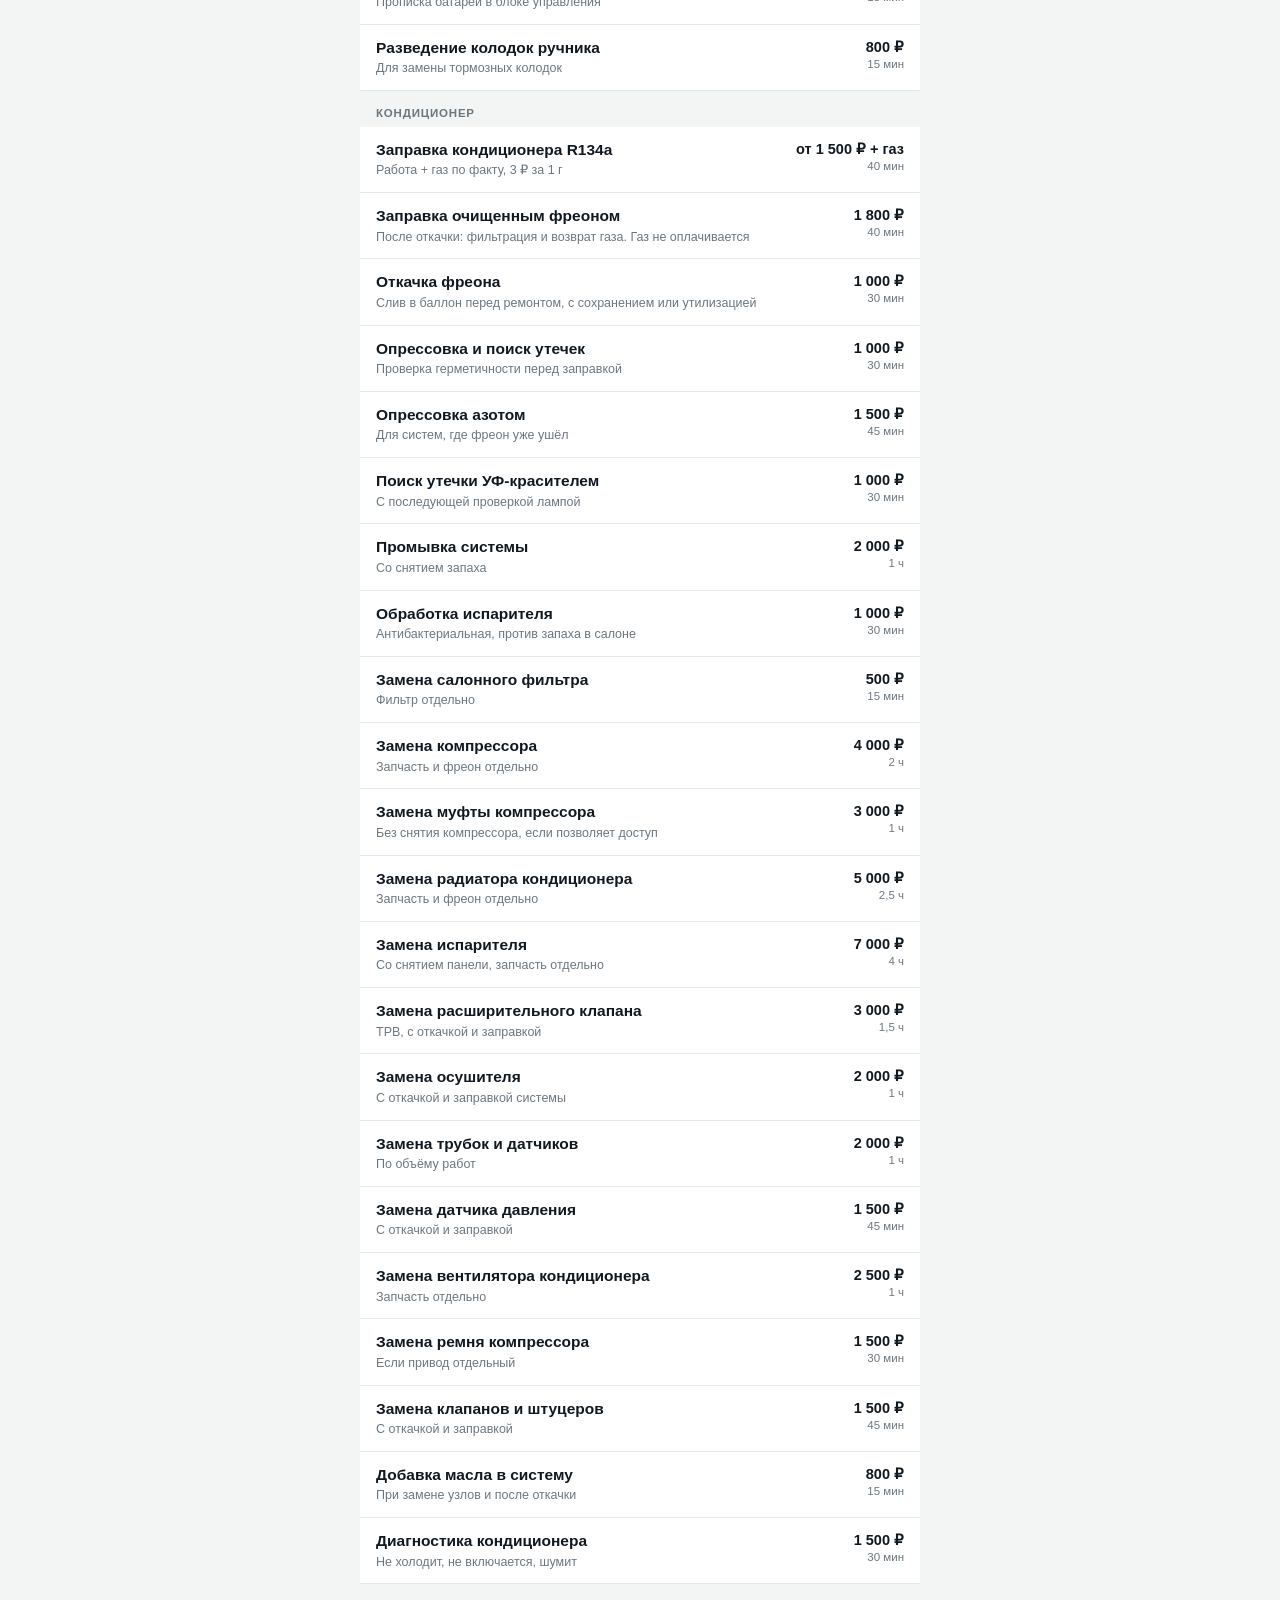
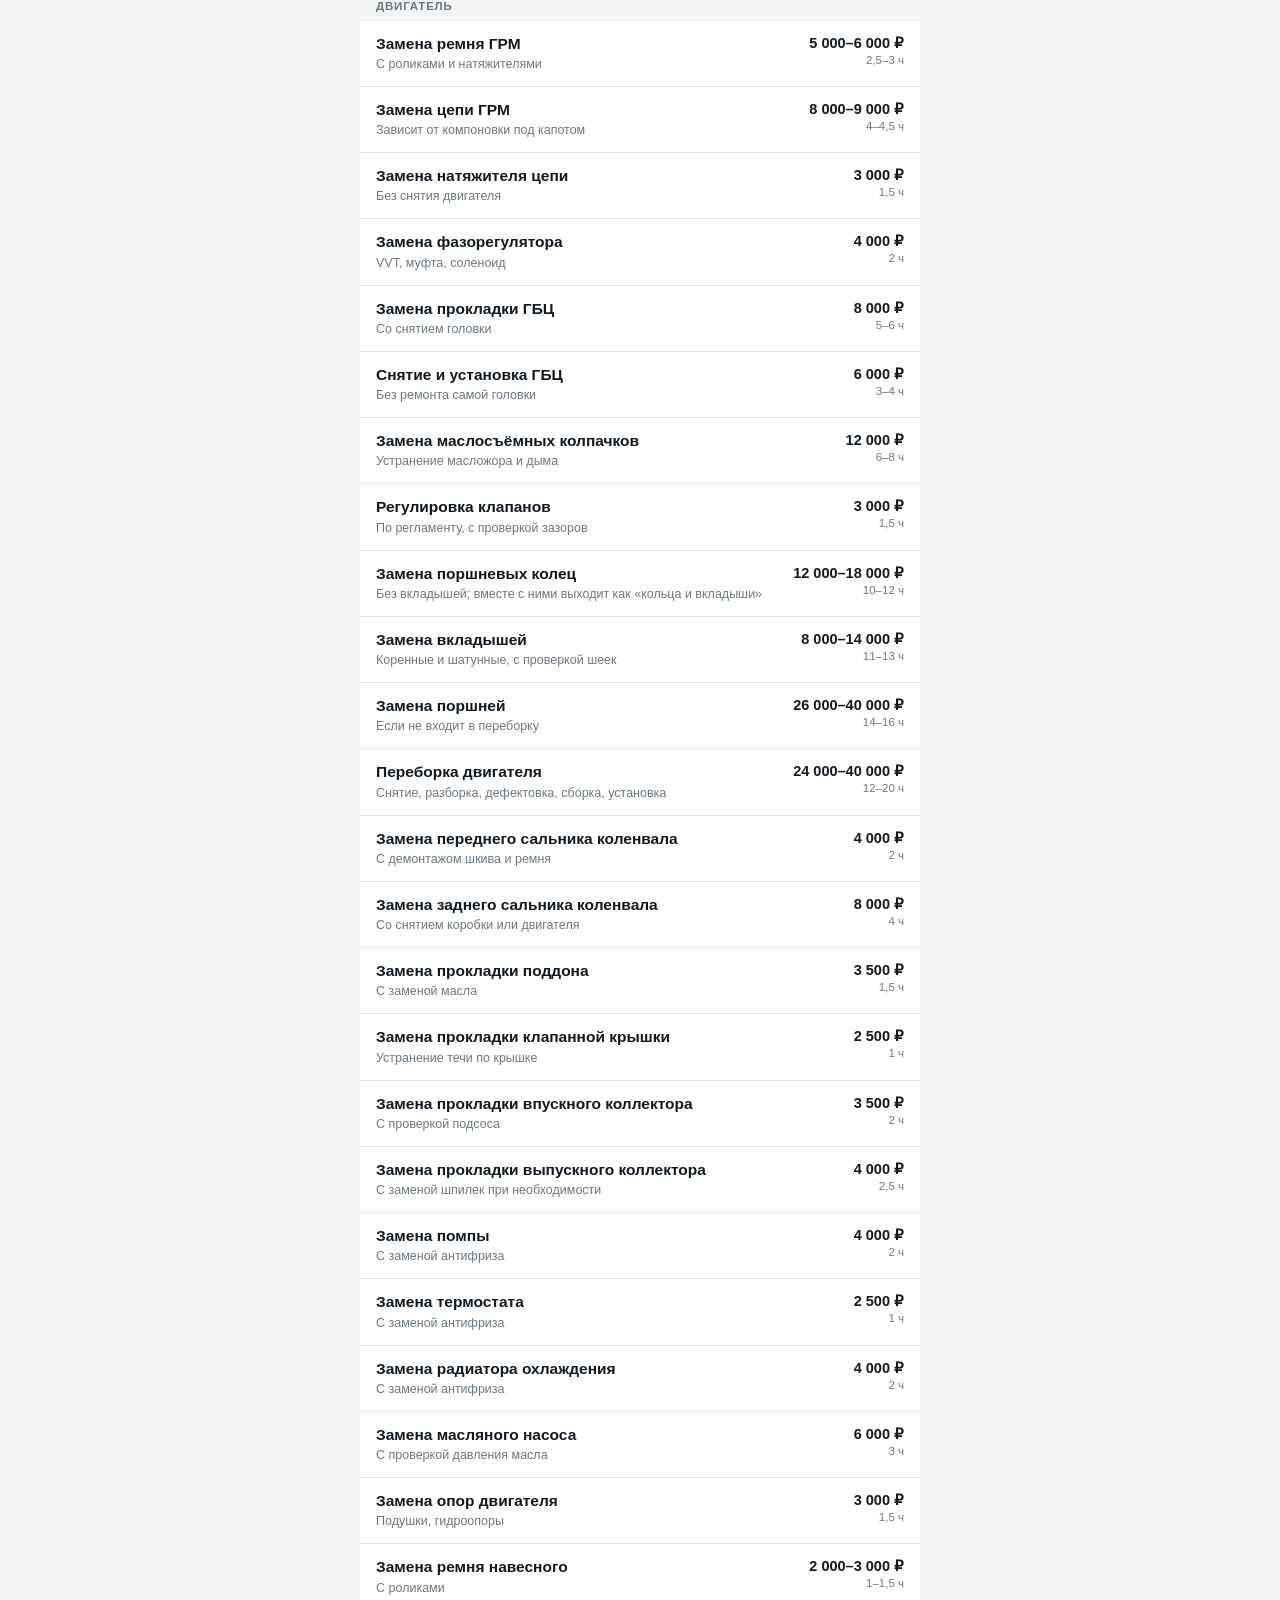
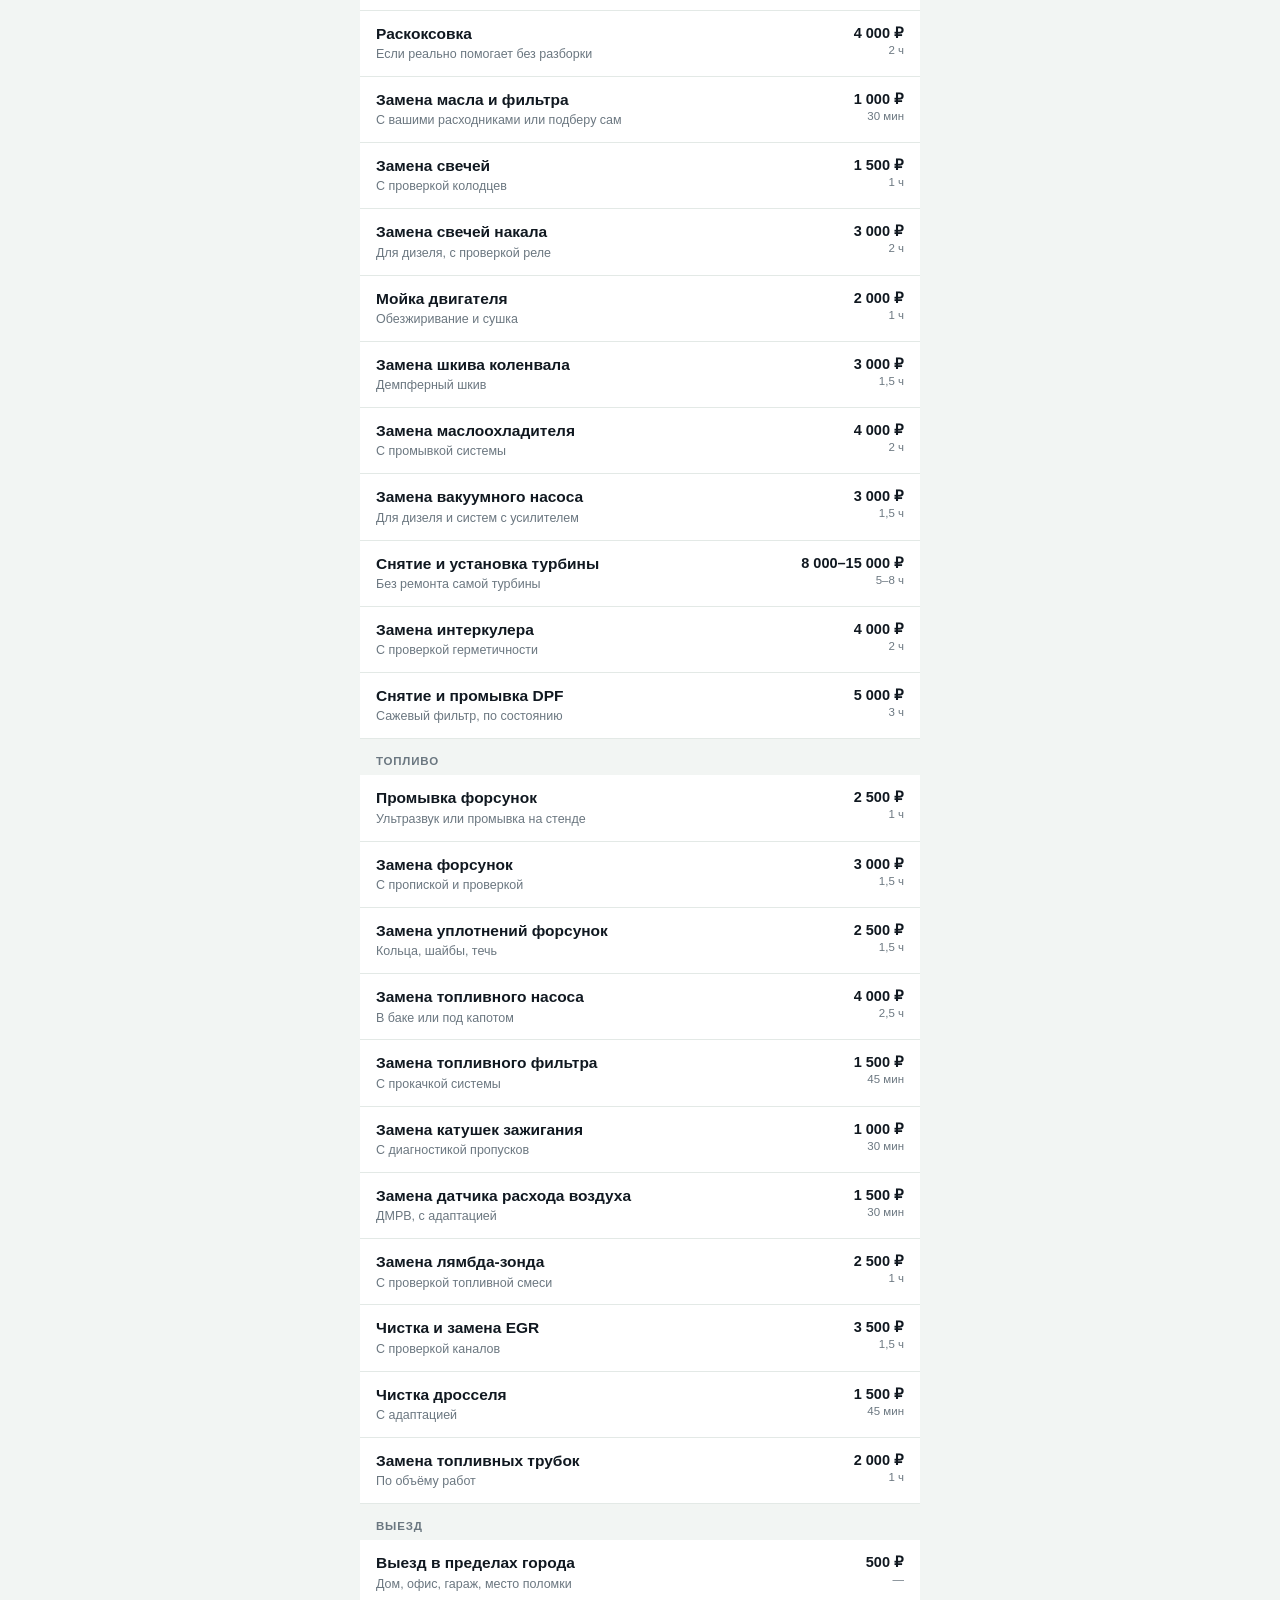
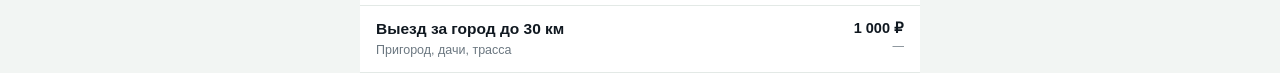
==== commit a3058b5e: "Add files via upload" ====
--- a/calc/index.html
+++ b/calc/index.html
@@ -22,7 +22,12 @@
 <header class="head">
   <div class="head__row">
     <span class="head__brand">Ремонтус44</span>
-    <span class="head__title">калькулятор</span>
+    <span class="head__right">
+      <span class="head__title">калькулятор</span>
+      <button class="head__settings" id="openSettings" type="button" aria-label="Настройки" title="Настройки">
+        <svg viewBox="0 0 24 24" aria-hidden="true"><circle cx="12" cy="12" r="3"/><path d="M19.4 15a1.65 1.65 0 0 0 .33 1.82l.06.06a2 2 0 1 1-2.83 2.83l-.06-.06a1.65 1.65 0 0 0-1.82-.33 1.65 1.65 0 0 0-1 1.51V21a2 2 0 1 1-4 0v-.09a1.65 1.65 0 0 0-1-1.51 1.65 1.65 0 0 0-1.82.33l-.06.06a2 2 0 1 1-2.83-2.83l.06-.06a1.65 1.65 0 0 0 .33-1.82 1.65 1.65 0 0 0-1.51-1H3a2 2 0 1 1 0-4h.09a1.65 1.65 0 0 0 1.51-1 1.65 1.65 0 0 0-.33-1.82l-.06-.06a2 2 0 1 1 2.83-2.83l.06.06a1.65 1.65 0 0 0 1.82.33H9a1.65 1.65 0 0 0 1-1.51V3a2 2 0 1 1 4 0v.09a1.65 1.65 0 0 0 1 1.51 1.65 1.65 0 0 0 1.82-.33l.06-.06a2 2 0 1 1 2.83 2.83l-.06.06a1.65 1.65 0 0 0-.33 1.82V9a1.65 1.65 0 0 0 1.51 1H21a2 2 0 1 1 0 4h-.09a1.65 1.65 0 0 0-1.51 1z"/></svg>
+      </button>
+    </span>
   </div>
 
   <div class="search">
@@ -49,6 +54,9 @@
   <button class="iconbtn" id="quickCopy" type="button" aria-label="Скопировать смету">
     <svg viewBox="0 0 24 24" aria-hidden="true"><rect x="9" y="9" width="11" height="11" rx="2"/><path d="M5 15V6a2 2 0 0 1 2-2h9"/></svg>
   </button>
+  <button class="iconbtn" id="quickPdf" type="button" aria-label="Смета в PDF">
+    <svg viewBox="0 0 24 24" aria-hidden="true"><path d="M14 3H7a2 2 0 0 0-2 2v14a2 2 0 0 0 2 2h10a2 2 0 0 0 2-2V8z"/><path d="M14 3v5h5"/><path d="M9 13h6M9 17h4"/></svg>
+  </button>
 </div>
 
 <div class="sheet" id="sheet" hidden>
@@ -72,12 +80,14 @@
           <span class="totals__label">Итого</span>
           <span class="totals__sum" id="sheetSum">0 ₽</span>
         </div>
+        <div class="totals__breakdown" id="sheetBreakdown"></div>
         <div class="totals__time" id="sheetTime">—</div>
       </div>
       <div class="sheet__actions">
-        <button class="btn btn--primary" id="copyBtn" type="button">Копировать</button>
+        <button class="btn btn--primary" id="pdfBtn" type="button">PDF / печать</button>
+        <button class="btn btn--ghost" id="copyBtn" type="button">Копировать</button>
         <button class="btn btn--ghost" id="shareBtn" type="button">Поделиться</button>
-        <button class="btn btn--plain" id="clearBtn" type="button">Очистить</button>
+        <button class="btn btn--plain btn--wide" id="clearBtn" type="button">Очистить</button>
       </div>
     </div>
   </div>
@@ -95,7 +105,88 @@
   </div>
 </div>
 
+<div class="sheet sheet--set" id="setSheet" hidden>
+  <div class="sheet__backdrop" data-sclose></div>
+  <div class="sheet__panel" role="dialog" aria-modal="true" aria-labelledby="setTitle">
+    <div class="sheet__handle" aria-hidden="true"></div>
+    <div class="sheet__head">
+      <h2 id="setTitle">Настройки</h2>
+      <button class="sheet__close" type="button" data-sclose aria-label="Закрыть">×</button>
+    </div>
+    <div class="sheet__body setbody">
+
+      <section class="box">
+        <div class="box__head">
+          <div>
+            <div class="box__title">Облако</div>
+            <div class="box__sub">Одна смета на двух телефонах</div>
+          </div>
+          <span class="cloud__state" id="syncState">выключено</span>
+        </div>
+
+        <div id="syncOffBlock">
+          <p class="box__text">Создайте код на этом телефоне и введите его на втором. Смета, запчасти, жидкости и наценка будут одинаковые.</p>
+          <button class="box__btn box__btn--primary" id="syncCreate" type="button">Создать код</button>
+          <p class="box__or">или подключитесь к коду с другого телефона</p>
+          <div class="box__join">
+            <input id="syncCodeIn" type="text" inputmode="text" autocapitalize="characters" autocomplete="off" spellcheck="false" maxlength="11" placeholder="XXXX-XXXX" aria-label="Код синхронизации">
+            <button class="box__btn" id="syncJoin" type="button">Подключить</button>
+          </div>
+        </div>
+
+        <div id="syncOnBlock" hidden>
+          <div class="box__codebox">
+            <div>
+              <div class="box__label">Код синхронизации</div>
+              <div class="box__code" id="syncCodeView">—</div>
+            </div>
+            <button class="box__mini" id="syncCopyCode" type="button">Копировать</button>
+          </div>
+          <div class="box__actions">
+            <button class="box__btn" id="syncPush" type="button">Сохранить в облако</button>
+            <button class="box__btn" id="syncPull" type="button">Загрузить из облака</button>
+          </div>
+          <button class="box__link" id="syncShareLink" type="button">Отправить ссылку на второй телефон</button>
+          <button class="box__link box__link--danger" id="syncOff" type="button">Отключить облако</button>
+          <p class="box__status" id="syncStatus">Готово</p>
+        </div>
+      </section>
+
+      <section class="box">
+        <div class="box__head">
+          <div>
+            <div class="box__title">Клиенту в смете</div>
+            <div class="box__sub">Сайт и телефон в PDF</div>
+          </div>
+        </div>
+        <p class="box__text">Эти контакты автоматически попадают в PDF и в текст кнопки «Поделиться».</p>
+        <div class="box__row">
+          <span class="box__label">Сайт</span>
+          <b class="box__value">remontus44.github.io</b>
+          <button class="box__mini" id="copySite" type="button">Копировать</button>
+        </div>
+        <div class="box__row">
+          <span class="box__label">Телефон</span>
+          <b class="box__value" id="phoneView">скрыт</b>
+          <button class="box__mini" id="showPhone" type="button">Показать</button>
+          <button class="box__mini" id="copyPhone" type="button" hidden>Копировать</button>
+        </div>
+      </section>
+
+      <section class="box">
+        <div class="box__title">База и обновления</div>
+        <p class="box__text">Справочник машин загружается с сайта и одинаков на всех телефонах. Смета хранится на этом телефоне, а с включённым облаком — ещё и на сервере в зашифрованном виде.</p>
+        <button class="box__btn" id="setUpdateBase" type="button">Проверить обновления базы</button>
+        <p class="box__text box__text--small">Установка на телефон: меню Chrome ⋮ → «Установить приложение» или «Добавить на главный экран».</p>
+      </section>
+
+    </div>
+  </div>
+</div>
+
 <div class="toast" id="toast" role="status" aria-live="polite"></div>
+
+<div class="printdoc" id="printDoc" aria-hidden="true"></div>
 
 <script src="data/cars.js"></script>
 <script src="data/labor.js"></script>
--- a/calc/app.css
+++ b/calc/app.css
@@ -49,7 +49,7 @@
 
 .head__row {
   display: flex;
-  align-items: baseline;
+  align-items: center;
   justify-content: space-between;
   padding: 9px 16px 0;
 }
@@ -62,9 +62,41 @@
   color: var(--green);
 }
 
+.head__right {
+  display: flex;
+  align-items: center;
+  gap: 7px;
+}
+
 .head__title {
   font-size: 12.5px;
   color: var(--muted);
+}
+
+.head__settings {
+  width: 30px;
+  height: 30px;
+  margin: -5px -6px -5px 0;
+  padding: 0;
+  border: 0;
+  border-radius: 50%;
+  background: transparent;
+  color: var(--muted);
+  display: flex;
+  align-items: center;
+  justify-content: center;
+}
+
+.head__settings:active { background: var(--bg); }
+
+.head__settings svg {
+  width: 18px;
+  height: 18px;
+  fill: none;
+  stroke: currentColor;
+  stroke-width: 2;
+  stroke-linecap: round;
+  stroke-linejoin: round;
 }
 
 .search {
@@ -501,6 +533,198 @@
   font-variant-numeric: tabular-nums;
 }
 
+.sheet__car {
+  padding: 9px 16px;
+  background: var(--green-soft);
+  border-bottom: 1px solid #d8ecdf;
+  color: #14532d;
+  font-size: 12.5px;
+  font-weight: 600;
+  line-height: 1.35;
+}
+
+.sheet__section {
+  padding: 11px 16px 6px;
+  background: var(--bg);
+  border-bottom: 1px solid var(--line);
+  color: var(--muted);
+  font-size: 11px;
+  font-weight: 700;
+  letter-spacing: .07em;
+  text-transform: uppercase;
+}
+
+/* запчасти и жидкости */
+
+.extras { border-top: 1px solid var(--line); }
+
+.extras__head {
+  display: flex;
+  align-items: flex-start;
+  justify-content: space-between;
+  gap: 10px;
+  padding: 12px 16px 8px;
+  background: var(--bg);
+  border-bottom: 1px solid var(--line);
+}
+
+.extras__title {
+  font-size: 14px;
+  font-weight: 700;
+  line-height: 1.25;
+}
+
+.extras__sub {
+  margin-top: 2px;
+  font-size: 11px;
+  line-height: 1.35;
+  color: var(--muted);
+}
+
+.extras__markup {
+  flex: 0 0 auto;
+  display: flex;
+  align-items: center;
+  gap: 5px;
+  font-size: 11.5px;
+  color: var(--muted);
+  white-space: nowrap;
+}
+
+.extras__markup input {
+  width: 54px;
+  padding: 5px 6px;
+  border: 1px solid var(--line);
+  border-radius: 8px;
+  background: #fff;
+  color: var(--ink);
+  font-size: 14px;
+  text-align: right;
+  outline: none;
+  font-variant-numeric: tabular-nums;
+}
+
+.extras__markup input:focus {
+  border-color: var(--green);
+  box-shadow: 0 0 0 3px rgba(21, 128, 61, .12);
+}
+
+.extras__empty {
+  margin: 0;
+  padding: 0 16px 10px;
+  font-size: 12px;
+  line-height: 1.4;
+  color: var(--muted);
+}
+
+.extra {
+  display: flex;
+  align-items: center;
+  gap: 10px;
+  padding: 10px 16px;
+  border-bottom: 1px solid var(--line);
+}
+
+.extra__text { flex: 1; min-width: 0; }
+
+.extra__name {
+  font-size: 14px;
+  font-weight: 600;
+  line-height: 1.25;
+}
+
+.extra__tag {
+  display: inline-block;
+  margin-right: 6px;
+  padding: 1px 6px;
+  border-radius: 999px;
+  background: var(--green-soft);
+  color: var(--green);
+  font-size: 9.5px;
+  font-weight: 700;
+  letter-spacing: .04em;
+  text-transform: uppercase;
+  vertical-align: 1px;
+}
+
+.extra__calc {
+  margin-top: 2px;
+  font-size: 11.5px;
+  line-height: 1.3;
+  color: var(--muted);
+}
+
+.extra__sum {
+  flex: 0 0 auto;
+  font-size: 13.5px;
+  font-weight: 700;
+  white-space: nowrap;
+  font-variant-numeric: tabular-nums;
+}
+
+.extraform {
+  display: grid;
+  grid-template-columns: 1fr 1fr;
+  gap: 8px;
+  padding: 0 16px 14px;
+}
+
+.extraform[hidden] { display: none; }
+
+.extraform input,
+.extraform select {
+  min-width: 0;
+  padding: 10px;
+  border: 1px solid var(--line);
+  border-radius: 10px;
+  background: #fff;
+  color: var(--ink);
+  font-size: 14px;
+  outline: none;
+}
+
+.extraform input:focus,
+.extraform select:focus {
+  border-color: var(--green);
+  box-shadow: 0 0 0 3px rgba(21, 128, 61, .12);
+}
+
+.extraform__wide { grid-column: 1 / -1; }
+
+.extraform__hint {
+  grid-column: 1 / -1;
+  font-size: 11.5px;
+  line-height: 1.35;
+  color: var(--green);
+  font-weight: 600;
+}
+
+.extraform__actions {
+  grid-column: 1 / -1;
+  display: flex;
+  gap: 8px;
+}
+
+.extraform__actions button {
+  flex: 1;
+  padding: 10px;
+  border-radius: 10px;
+  font-size: 14px;
+  font-weight: 600;
+}
+
+.extraform__actions button[type="submit"] {
+  border: 0;
+  background: var(--green);
+  color: #fff;
+}
+
+.extraform__actions button[type="button"] {
+  border: 1px solid var(--line);
+  background: #fff;
+  color: var(--ink);
+}
+
 /* своя строка */
 
 .addown {
@@ -598,6 +822,18 @@
   font-weight: 700;
 }
 
+.totals__breakdown {
+  display: flex;
+  flex-wrap: wrap;
+  gap: 3px 12px;
+  margin-top: 4px;
+  font-size: 11.5px;
+  line-height: 1.35;
+  color: var(--muted);
+}
+
+.totals__breakdown span { white-space: nowrap; }
+
 .totals__time {
   margin-top: 3px;
   font-size: 12.5px;
@@ -653,6 +889,218 @@
 }
 
 .btn--plain:active { background: #fdf1f1; }
+
+.btn--wide { grid-column: 1 / -1; }
+
+/* ---------- настройки, облако, контакты ---------- */
+
+.setbody { padding-bottom: 18px; }
+
+.box {
+  padding: 14px 16px 16px;
+  border-bottom: 1px solid var(--line);
+}
+
+.box:last-child { border-bottom: 0; }
+
+.box__head {
+  display: flex;
+  align-items: flex-start;
+  justify-content: space-between;
+  gap: 10px;
+}
+
+.box__title {
+  font-size: 15px;
+  font-weight: 700;
+  line-height: 1.25;
+}
+
+.box__sub {
+  margin-top: 2px;
+  font-size: 11.5px;
+  color: var(--muted);
+  line-height: 1.35;
+}
+
+.box__text {
+  margin: 8px 0 0;
+  font-size: 12.5px;
+  line-height: 1.45;
+  color: var(--muted);
+}
+
+.box__text--small { font-size: 11.5px; }
+
+.box__or {
+  margin: 14px 0 7px;
+  font-size: 11.5px;
+  color: var(--muted);
+  text-align: center;
+}
+
+.box__btn {
+  display: block;
+  width: 100%;
+  padding: 11px 12px;
+  border: 1px solid var(--line);
+  border-radius: 10px;
+  background: #fff;
+  color: var(--ink);
+  font-size: 14px;
+  font-weight: 600;
+  text-align: center;
+}
+
+.box__btn:active { background: var(--bg); }
+
+.box__btn--primary {
+  margin-top: 11px;
+  border-color: var(--green);
+  background: var(--green);
+  color: #fff;
+}
+
+.box__btn--primary:active { background: var(--green-dark); }
+
+.box__join {
+  display: grid;
+  grid-template-columns: 1fr auto;
+  gap: 8px;
+}
+
+.box__join input {
+  min-width: 0;
+  padding: 10px 12px;
+  border: 1px solid var(--line);
+  border-radius: 10px;
+  background: #fff;
+  color: var(--ink);
+  font-size: 16px;
+  letter-spacing: .08em;
+  text-transform: uppercase;
+  outline: none;
+}
+
+.box__join input:focus {
+  border-color: var(--green);
+  box-shadow: 0 0 0 3px rgba(21, 128, 61, .12);
+}
+
+.box__join .box__btn { width: auto; padding-left: 15px; padding-right: 15px; }
+
+.box__codebox {
+  display: flex;
+  align-items: center;
+  justify-content: space-between;
+  gap: 12px;
+  margin-top: 11px;
+  padding: 11px 12px;
+  border: 1px solid #d8ecdf;
+  border-radius: 12px;
+  background: var(--green-soft);
+}
+
+.box__label {
+  font-size: 11.5px;
+  color: var(--muted);
+}
+
+.box__code {
+  margin-top: 2px;
+  color: #14532d;
+  font-size: 22px;
+  font-weight: 700;
+  letter-spacing: .1em;
+  font-variant-numeric: tabular-nums;
+  line-height: 1.15;
+}
+
+.box__actions {
+  display: grid;
+  grid-template-columns: 1fr 1fr;
+  gap: 8px;
+  margin-top: 9px;
+}
+
+.box__actions .box__btn { padding-left: 8px; padding-right: 8px; font-size: 13px; }
+
+.box__link {
+  display: block;
+  width: 100%;
+  margin-top: 7px;
+  padding: 9px 8px;
+  border: 0;
+  border-radius: 9px;
+  background: transparent;
+  color: var(--green);
+  font-size: 12.5px;
+  font-weight: 600;
+  text-align: center;
+}
+
+.box__link:active { background: var(--green-soft); }
+
+.box__link--danger { color: #b23b3b; }
+
+.box__link--danger:active { background: #fdf1f1; }
+
+.box__status {
+  margin: 6px 0 0;
+  font-size: 11.5px;
+  line-height: 1.35;
+  color: var(--muted);
+  text-align: center;
+}
+
+.box__row {
+  display: flex;
+  align-items: center;
+  gap: 8px;
+  margin-top: 8px;
+  min-height: 30px;
+}
+
+.box__row .box__label { flex: 0 0 auto; }
+
+.box__value {
+  flex: 1;
+  min-width: 0;
+  font-size: 13px;
+  font-weight: 600;
+  overflow-wrap: anywhere;
+}
+
+.box__mini {
+  flex: 0 0 auto;
+  padding: 6px 9px;
+  border: 1px solid var(--line);
+  border-radius: 8px;
+  background: #fff;
+  color: var(--green);
+  font-size: 11.5px;
+  font-weight: 600;
+}
+
+.box__mini:active { background: var(--green-soft); }
+
+.cloud__state {
+  flex: 0 0 auto;
+  padding: 3px 8px;
+  border-radius: 999px;
+  background: var(--bg);
+  color: var(--muted);
+  font-size: 10px;
+  font-weight: 700;
+  letter-spacing: .04em;
+  text-transform: uppercase;
+  white-space: nowrap;
+}
+
+.cloud__state.is-on {
+  background: var(--green-soft);
+  color: var(--green);
+}
 
 /* ---------- тост ---------- */
 
@@ -828,6 +1276,24 @@
   color: var(--muted);
 }
 
+.garage__meta--shared {
+  padding-top: 7px;
+  border-top: 1px dashed var(--line);
+}
+
+.garage__update {
+  display: inline-block;
+  margin-top: 7px;
+  padding: 0;
+  border: 0;
+  background: none;
+  color: var(--green);
+  font-size: 12px;
+  font-weight: 600;
+}
+
+.garage__update:active { opacity: .6; }
+
 .svc__time--norm {
   color: var(--green);
   font-weight: 700;
@@ -1048,6 +1514,33 @@
   color: var(--muted);
 }
 
+.guide__src a {
+  color: var(--green);
+  text-decoration: underline;
+}
+
+.guide__links {
+  display: flex;
+  flex-wrap: wrap;
+  gap: 8px;
+}
+
+.guide__link {
+  display: inline-flex;
+  align-items: center;
+  padding: 8px 12px;
+  border-radius: 10px;
+  background: var(--green-soft);
+  border: 1px solid #cfe6d8;
+  color: #14532d;
+  font-size: 12.5px;
+  font-weight: 600;
+  line-height: 1.2;
+  text-decoration: none;
+}
+
+.guide__link:active { background: #d8ecdf; }
+
 /* ---------- планшет ---------- */
 
 @media (min-width: 560px) {
@@ -1078,3 +1571,162 @@
   .sheet__backdrop,
   .toast { transition: none; }
 }
+
+/* ---------- печатная смета / PDF ---------- */
+
+.printdoc { display: none; }
+
+@media print {
+  @page { size: A4; margin: 12mm; }
+
+  html, body {
+    margin: 0 !important;
+    padding: 0 !important;
+    background: #fff !important;
+  }
+
+  body > *:not(#printDoc) { display: none !important; }
+
+  #printDoc { display: block !important; }
+
+  .pd {
+    color: #000;
+    font-size: 10.5pt;
+    line-height: 1.35;
+  }
+
+  .pd__top {
+    display: flex;
+    align-items: flex-start;
+    justify-content: space-between;
+    gap: 16pt;
+    margin-bottom: 10pt;
+    padding-bottom: 8pt;
+    border-bottom: 2pt solid #15803d;
+  }
+
+  .pd__brand {
+    color: #15803d;
+    font-size: 18pt;
+    font-weight: 800;
+    letter-spacing: .02em;
+  }
+
+  .pd__city {
+    margin-top: 2pt;
+    color: #555;
+    font-size: 9pt;
+  }
+
+  .pd__contacts {
+    margin-top: 3pt;
+    color: #222;
+    font-size: 9pt;
+    font-weight: 600;
+  }
+
+  .pd__doc { text-align: right; }
+
+  .pd__title {
+    font-size: 14pt;
+    font-weight: 700;
+  }
+
+  .pd__date {
+    margin-top: 2pt;
+    color: #555;
+    font-size: 9pt;
+  }
+
+  .pd__car {
+    margin: 0 0 10pt;
+    padding: 7pt 9pt;
+    border-left: 3pt solid #15803d;
+    background: #f2f7f4;
+    font-size: 10.5pt;
+  }
+
+  .pd__section {
+    margin: 12pt 0 4pt;
+    color: #555;
+    font-size: 9pt;
+    letter-spacing: .06em;
+    text-transform: uppercase;
+    break-after: avoid;
+  }
+
+  .pd__table {
+    width: 100%;
+    border-collapse: collapse;
+  }
+
+  .pd__table thead { display: table-header-group; }
+
+  .pd__table th {
+    padding: 3pt 4pt;
+    border-bottom: 1pt solid #bbb;
+    color: #666;
+    font-size: 8pt;
+    letter-spacing: .04em;
+    text-align: left;
+    text-transform: uppercase;
+  }
+
+  .pd__table td {
+    padding: 4pt;
+    border-bottom: .5pt solid #ddd;
+    vertical-align: top;
+    overflow-wrap: break-word;
+  }
+
+  .pd__table .pd__num,
+  .pd__table th.pd__num {
+    text-align: right;
+    white-space: nowrap;
+  }
+
+  .pd__note-line {
+    margin-top: 1pt;
+    color: #666;
+    font-size: 8pt;
+  }
+
+  .pd__totals {
+    width: 60%;
+    margin-top: 12pt;
+    margin-left: auto;
+    break-inside: avoid;
+  }
+
+  .pd__totals > div {
+    display: flex;
+    justify-content: space-between;
+    gap: 12pt;
+    padding: 2pt 0;
+    font-size: 10pt;
+  }
+
+  .pd__totals b { white-space: nowrap; }
+
+  .pd__grand {
+    margin-top: 4pt;
+    padding-top: 5pt;
+    border-top: 1.5pt solid #15803d;
+    font-size: 12pt !important;
+    font-weight: 700;
+  }
+
+  .pd__note {
+    margin: 12pt 0 0;
+    color: #444;
+    font-size: 9pt;
+  }
+
+  .pd__foot {
+    margin: 6pt 0 0;
+    color: #666;
+    font-size: 8pt;
+  }
+
+  .pd tr { break-inside: avoid; }
+}
